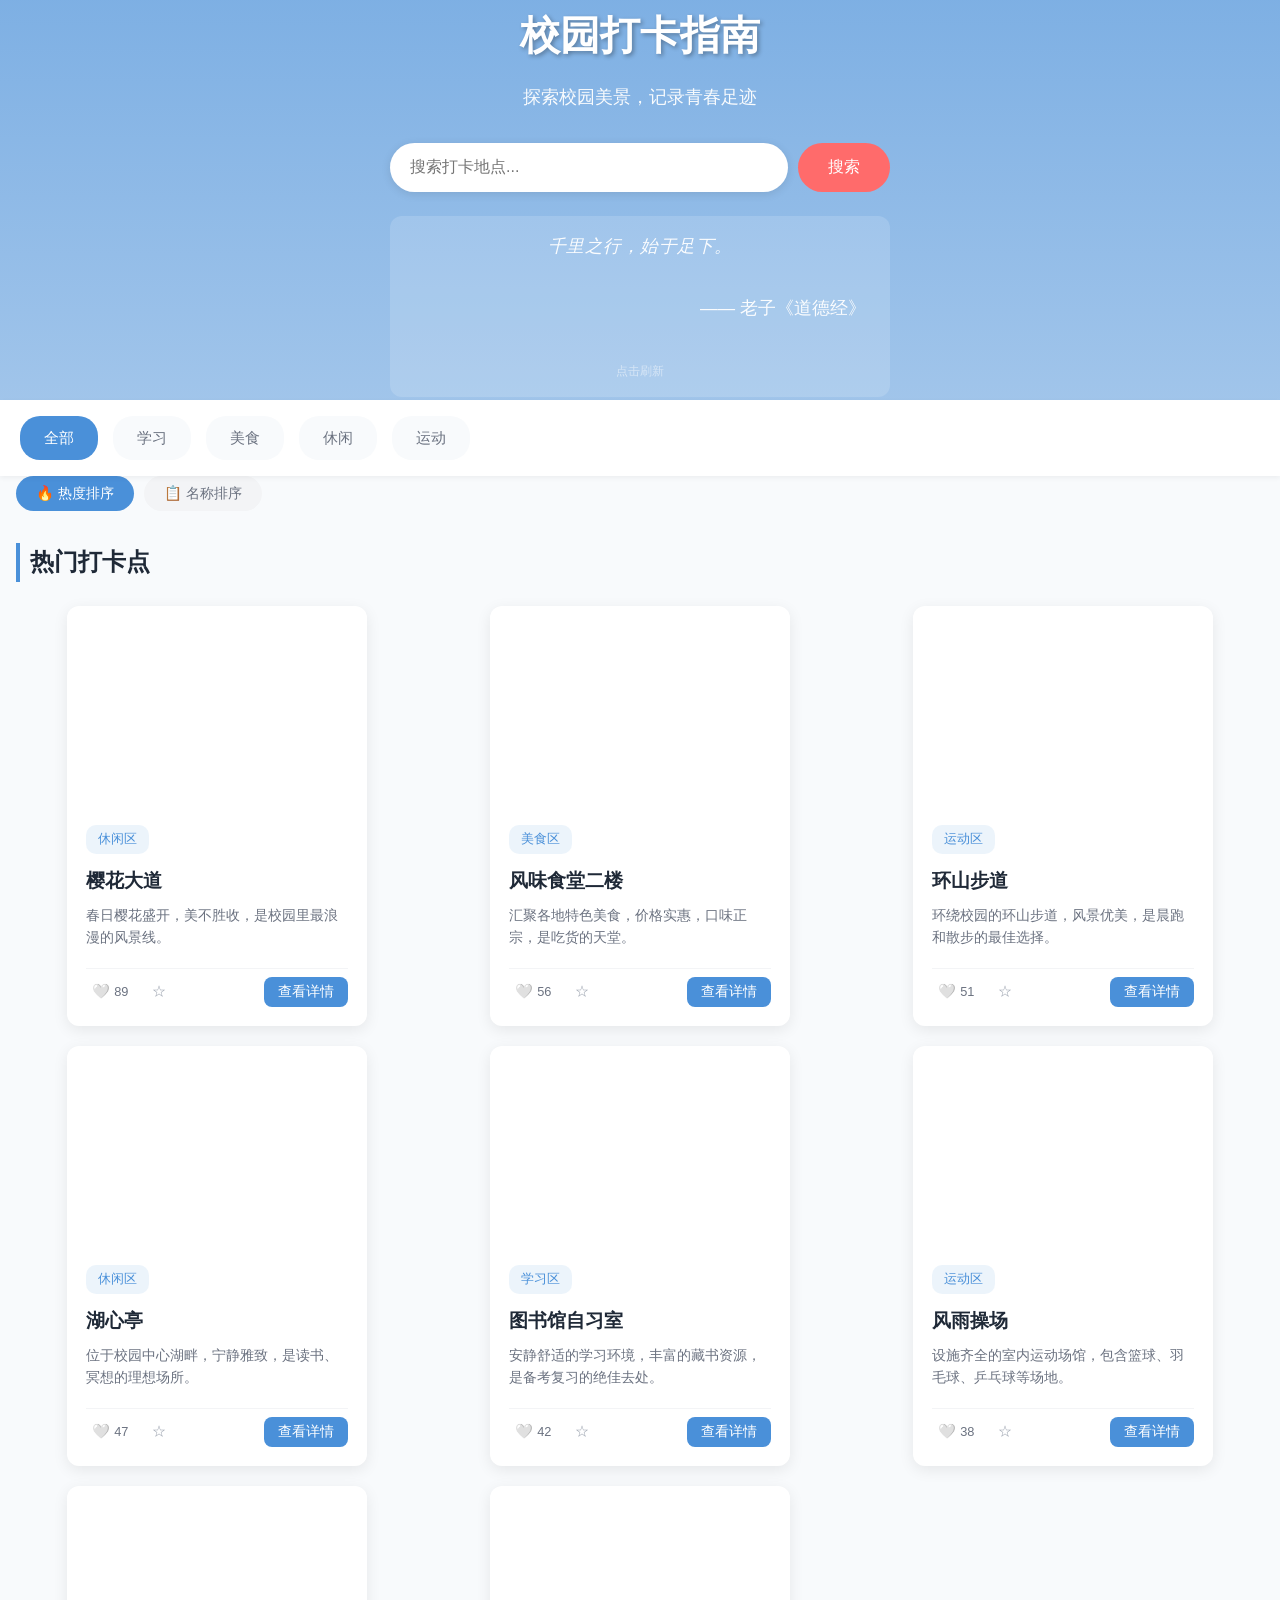
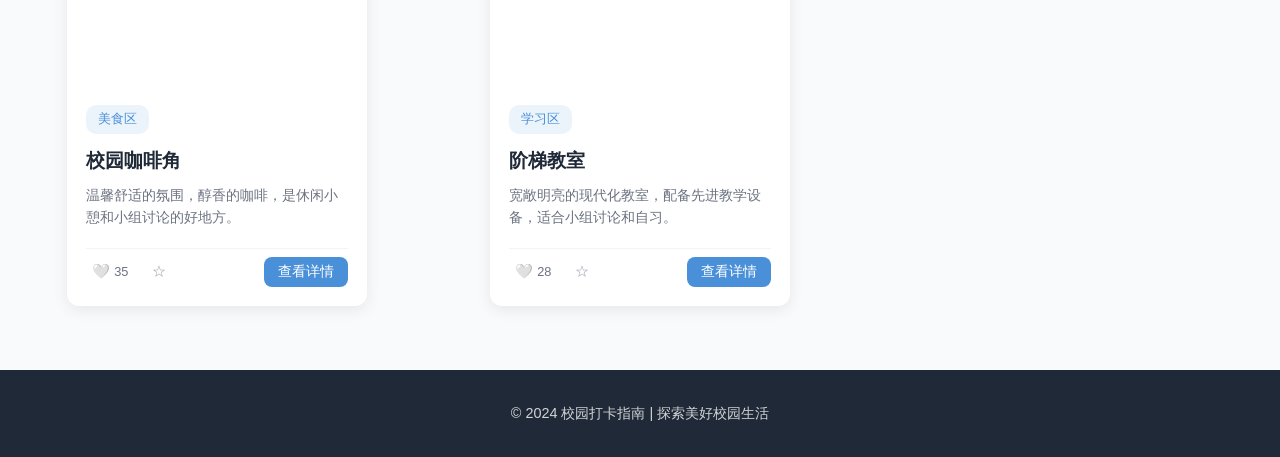
==== index.html @ 84c3333f "fix: JS语法错误修复 - 精简但正确的代码" ====
<!DOCTYPE html>
<html lang="zh-CN">
<head>
    <meta charset="UTF-8">
    <meta name="viewport" content="width=device-width, initial-scale=1.0">
    <title>校园打卡指南</title>
    <style>
        * { margin: 0; padding: 0; box-sizing: border-box; }
        body { font-family: 'PingFang SC','Microsoft YaHei',sans-serif; background-color: #F8FAFC; color: #1F2937; line-height: 1.6; }
        .hero { position: relative; height: 400px; background: linear-gradient(rgba(74,144,217,0.7),rgba(74,144,217,0.5)),url('https://aka.doubaocdn.com/s/AASm1wUke2'); background-size: cover; background-position: center; display: flex; flex-direction: column; align-items: center; justify-content: center; color: white; text-align: center; }
        .hero h1 { font-size: 2.5rem; font-weight: 600; margin-bottom: 1rem; text-shadow: 2px 2px 4px rgba(0,0,0,0.3); }
        .hero p { font-size: 1.1rem; margin-bottom: 2rem; opacity: 0.95; }
        .search-box { display: flex; gap: 10px; width: 90%; max-width: 500px; }
        .search-box input { flex: 1; padding: 14px 20px; border: none; border-radius: 25px; font-size: 1rem; outline: none; box-shadow: 0 2px 10px rgba(0,0,0,0.1); }
        .search-box button { padding: 14px 30px; background-color: #FF6B6B; color: white; border: none; border-radius: 25px; font-size: 1rem; cursor: pointer; transition: background-color 0.3s; }
        .search-box button:hover { background-color: #ee5253; }
        .daily-quote { margin-top: 24px; max-width: 500px; width: 90%; background: rgba(255,255,255,0.15); border-radius: 12px; padding: 16px 24px; cursor: pointer; transition: background 0.3s; position: relative; min-height: 60px; display: flex; flex-direction: column; align-items: center; justify-content: center; user-select: none; }
        .daily-quote:hover { background: rgba(255,255,255,0.22); }
        @keyframes spin { from{transform:rotate(0deg)} to{transform:rotate(360deg)} }
        .quote-loading { font-size: 20px; display: flex; align-items: center; justify-content: center; padding: 8px 0; }
        .quote-loading::before { content:''; display: block; width: 20px; height: 20px; border: 2px solid rgba(255,255,255,0.4); border-top-color: #fff; border-radius: 50%; animation: spin 0.8s linear infinite; }
        .quote-content { width: 100%; text-align: center; }
        .quote-text { font-size: 1rem; line-height: 1.7; font-style: italic; color: #fff; margin-bottom: 6px; letter-spacing: 0.5px; }
        .quote-source { font-size: 0.85rem; opacity: 0.7; text-align: right; color: #fff; }
        .quote-refresh { font-size: 0.75rem; opacity: 0.5; text-align: center; cursor: pointer; margin-top: 8px; color: #fff; transition: opacity 0.3s; }
        .daily-quote:hover .quote-refresh { opacity: 0.8; }
        .category-nav { background-color: white; padding: 1rem 0; box-shadow: 0 2px 5px rgba(0,0,0,0.05); position: sticky; top: 0; z-index: 100; }
        .category-container { display: flex; gap: 15px; overflow-x: auto; padding: 0 20px; scrollbar-width: none; }
        .category-container::-webkit-scrollbar { display: none; }
        .category-tag { flex-shrink: 0; padding: 10px 24px; background-color: #F8FAFC; color: #6B7280; border-radius: 20px; cursor: pointer; transition: all 0.3s; font-size: 0.95rem; user-select: none; }
        .category-tag.active,.category-tag:hover { background-color: #4A90D9; color: white; }
        .sort-bar { display: flex; gap: 10px; padding: 0 1rem 1rem; max-width: 1400px; margin: 0 auto; }
        .sort-btn { padding: 8px 20px; background-color: #F3F4F6; color: #6B7280; border: none; border-radius: 20px; cursor: pointer; font-size: 0.9rem; transition: all 0.3s; user-select: none; }
        .sort-btn:hover { background-color: #E5E7EB; }
        .sort-btn.active { background-color: #4A90D9; color: white; }
        .recommendations { padding: 1rem 1rem 2rem; max-width: 1400px; margin: 0 auto; }
        .recommendations h2 { font-size: 1.5rem; margin-bottom: 1.5rem; padding-left: 10px; border-left: 4px solid #4A90D9; }
        .cards-container { display: grid; grid-template-columns: repeat(auto-fill,minmax(300px,1fr)); gap: 20px; justify-items: center; }
        .card { width: 300px; height: 420px; background-color: white; border-radius: 12px; overflow: hidden; box-shadow: 0 4px 15px rgba(0,0,0,0.08); position: relative; cursor: pointer; display: flex; flex-direction: column; opacity: 0; transform: translateY(30px); transition: transform 0.35s cubic-bezier(0.4,0,0.2,1),box-shadow 0.35s cubic-bezier(0.4,0,0.2,1); will-change: transform,opacity; }
        .card:hover { transform: translateY(-8px); box-shadow: 0 12px 30px rgba(0,0,0,0.15); }
        .card-image { width: 100%; height: 200px; background-size: cover; background-position: center; flex-shrink: 0; position: relative; transition: transform 0.4s cubic-bezier(0.4,0,0.2,1); }
        .card:hover .card-image { transform: scale(1.08); }
        .card-image::after { content:''; position: absolute; top: 0; left: 0; right: 0; bottom: 0; background: linear-gradient(to top,rgba(0,0,0,0.35) 0%,rgba(0,0,0,0.05) 50%,transparent 100%); opacity: 0; transition: opacity 0.4s cubic-bezier(0.4,0,0.2,1); pointer-events: none; }
        .card:hover .card-image::after { opacity: 1; }
        .card-content { padding: 1.2rem; display: flex; flex-direction: column; flex: 1; }
        .card-category { display: inline-block; padding: 4px 12px; background-color: rgba(74,144,217,0.1); color: #4A90D9; border-radius: 10px; font-size: 0.8rem; margin-bottom: 0.8rem; width: fit-content; }
        .card-title { font-size: 1.2rem; font-weight: 600; margin-bottom: 0.5rem; color: #1F2937; }
        .card-desc { font-size: 0.9rem; color: #6B7280; line-height: 1.5; margin-bottom: 0.6rem; flex: 1; overflow: hidden; display: -webkit-box; -webkit-line-clamp: 2; -webkit-box-orient: vertical; }
        .card-actions { display: flex; align-items: center; justify-content: space-between; padding-top: 0.5rem; border-top: 1px solid #F3F4F6; margin-top: auto; }
        .card-actions .action-group { display: flex; gap: 12px; align-items: center; }
        .action-btn { display: flex; align-items: center; gap: 4px; background: none; border: none; cursor: pointer; font-size: 0.9rem; color: #9CA3AF; transition: color 0.2s,transform 0.2s cubic-bezier(0.4,0,0.2,1); padding: 4px 6px; border-radius: 6px; }
        .action-btn:hover { transform: scale(1.1); background-color: #F9FAFB; }
        .action-btn.like-btn.liked { color: #EF4444; }
        .action-btn.fav-btn.favorited { color: #F59E0B; }
        .action-btn .like-count { font-size: 0.8rem; color: #6B7280; }
        .card-detail-btn { padding: 6px 14px; background-color: #4A90D9; color: white; border: none; border-radius: 8px; cursor: pointer; font-size: 0.85rem; transition: background-color 0.3s cubic-bezier(0.4,0,0.2,1); white-space: nowrap; }
        .card-detail-btn:hover { background-color: #3d80c7; }
        .modal-overlay { position: fixed; top: 0; left: 0; width: 100%; height: 100%; background-color: rgba(0,0,0,0.6); z-index: 1000; display: flex; justify-content: center; align-items: center; opacity: 0; visibility: hidden; transition: opacity 0.3s cubic-bezier(0.4,0,0.2,1),visibility 0s 0.3s; }
        .modal-overlay.visible { opacity: 1; visibility: visible; transition: opacity 0.3s cubic-bezier(0.4,0,0.2,1),visibility 0s 0s; }
        .modal-overlay.closing { opacity: 0; visibility: visible; transition: opacity 0.25s ease-in,visibility 0s 0.25s; }
        .modal-panel { position: fixed; top: 50%; left: 50%; transform: translate(-50%,-50%) scale(0.9); background-color: white; border-radius: 12px; width: 90%; max-width: 600px; max-height: 85vh; overflow-y: auto; z-index: 1001; box-shadow: 0 20px 60px rgba(0,0,0,0.3); opacity: 0; transition: opacity 0.3s cubic-bezier(0.4,0,0.2,1),transform 0.3s cubic-bezier(0.4,0,0.2,1); }
        .modal-overlay.visible .modal-panel { opacity: 1; transform: translate(-50%,-50%) scale(1); }
        .modal-overlay.closing .modal-panel { opacity: 0; transform: translate(-50%,-50%) scale(0.9); transition: opacity 0.25s ease-in,transform 0.25s ease-in; }
        .modal-panel .modal-image { width: 100%; height: 300px; background-size: cover; background-position: center; border-radius: 12px 12px 0 0; }
        .modal-panel .modal-close { position: absolute; top: 12px; right: 16px; width: 36px; height: 36px; background: rgba(0,0,0,0.5); color: white; border: none; border-radius: 50%; font-size: 1.3rem; cursor: pointer; display: flex; align-items: center; justify-content: center; transition: background 0.2s cubic-bezier(0.4,0,0.2,1); z-index: 2; }
        .modal-panel .modal-close:hover { background: rgba(0,0,0,0.7); }
        .modal-panel .modal-body { padding: 1.5rem; }
        .modal-panel .modal-category { display: inline-block; padding: 4px 14px; background-color: rgba(74,144,217,0.1); color: #4A90D9; border-radius: 10px; font-size: 0.85rem; margin-bottom: 0.8rem; }
        .modal-panel .modal-title { font-size: 1.5rem; font-weight: 600; margin-bottom: 1rem; color: #1F2937; }
        .modal-panel .modal-detail-desc { font-size: 0.95rem; color: #4B5563; line-height: 1.8; margin-bottom: 1.5rem; }
        .modal-panel .modal-actions { display: flex; gap: 16px; padding-top: 1rem; border-top: 1px solid #F3F4F6; }
        .modal-panel .modal-actions .action-btn { font-size: 1rem; padding: 8px 16px; border: 1px solid #E5E7EB; border-radius: 8px; background-color: #F9FAFB; }
        .modal-panel .modal-actions .action-btn.liked { color: #EF4444; border-color: #FECACA; background-color: #FEF2F2; }
        .modal-panel .modal-actions .action-btn.favorited { color: #F59E0B; border-color: #FDE68A; background-color: #FFFBEB; }
        footer { background-color: #1F2937; color: rgba(255,255,255,0.8); text-align: center; padding: 2rem; margin-top: 2rem; }
        footer p { font-size: 0.9rem; }
        @media (max-width:768px) {
            .hero h1 { font-size: 1.8rem; } .hero p { font-size: 1rem; }
            .cards-container { grid-template-columns: 1fr; padding: 0 10px; }
            .card { width: 100%; max-width: 340px; height: 420px; }
            .modal-overlay { align-items: flex-end; }
            .modal-panel { width: 100%; max-width: 100%; height: 90vh; max-height: 90vh; border-radius: 16px 16px 0 0; top: auto; bottom: 0; left: 0; transform: translateY(100%); opacity: 1; transition: transform 0.3s cubic-bezier(0.4,0,0.2,1); }
            .modal-overlay.visible .modal-panel { transform: translateY(0); opacity: 1; }
            .modal-overlay.closing .modal-panel { transform: translateY(100%); transition: transform 0.25s ease-in; }
            .modal-panel .modal-image { border-radius: 16px 16px 0 0; height: 220px; }
        }
        @media (max-width:480px) {
            .hero { height: 320px; } .hero h1 { font-size: 1.5rem; } .hero p { font-size: 0.9rem; margin-bottom: 1.5rem; }
            .search-box { flex-direction: column; align-items: center; } .search-box input,.search-box button { width: 100%; }
            .daily-quote { padding: 12px 16px; margin-top: 18px; } .quote-text { font-size: 0.9rem; } .quote-source { font-size: 0.75rem; }
            .sort-bar { flex-direction: column; gap: 8px; } .sort-btn { width: 100%; text-align: center; }
            .category-tag { padding: 8px 16px; font-size: 0.85rem; }
            .card { max-width: 100%; height: auto; min-height: 380px; } .card-image { height: 180px; }
            .modal-panel { height: 92vh; max-height: 92vh; } .modal-panel .modal-image { height: 180px; }
            .modal-panel .modal-title { font-size: 1.25rem; } .modal-panel .modal-detail-desc { font-size: 0.9rem; }
            .modal-panel .modal-actions { flex-direction: column; gap: 10px; }
        }
    </style>
</head>
<body>
    <section class="hero">
        <h1>校园打卡指南</h1>
        <p>探索校园美景，记录青春足迹</p>
        <div class="search-box">
            <input type="text" id="searchInput" placeholder="搜索打卡地点...">
            <button id="searchBtn">搜索</button>
        </div>
        <div class="daily-quote" id="dailyQuote" title="点击刷新">
            <div class="quote-loading" id="quoteLoading"></div>
            <div class="quote-content" id="quoteContent" style="display:none;">
                <p class="quote-text" id="quoteText"></p>
                <p class="quote-source" id="quoteSource"></p>
            </div>
            <div class="quote-refresh" id="quoteRefresh">点击刷新</div>
        </div>
    </section>
    <nav class="category-nav">
        <div class="category-container" id="categoryContainer">
            <div class="category-tag active" data-category="all">全部</div>
            <div class="category-tag" data-category="学习">学习</div>
            <div class="category-tag" data-category="美食">美食</div>
            <div class="category-tag" data-category="休闲">休闲</div>
            <div class="category-tag" data-category="运动">运动</div>
        </div>
    </nav>
    <div class="sort-bar" id="sortBar">
        <button class="sort-btn active" data-sort="likes">🔥 热度排序</button>
        <button class="sort-btn" data-sort="name">📋 名称排序</button>
    </div>
    <section class="recommendations">
        <h2>热门打卡点</h2>
        <div class="cards-container" id="cardsContainer"></div>
    </section>
    <footer><p>&copy; 2024 校园打卡指南 | 探索美好校园生活</p></footer>
    <div class="modal-overlay" id="modalOverlay">
        <div class="modal-panel" id="modalPanel">
            <button class="modal-close" id="modalClose">&times;</button>
            <div class="modal-image" id="modalImage"></div>
            <div class="modal-body">
                <span class="modal-category" id="modalCategory"></span>
                <h2 class="modal-title" id="modalTitle"></h2>
                <p class="modal-detail-desc" id="modalDetailDesc"></p>
                <div class="modal-actions" id="modalActions"></div>
            </div>
        </div>
    </div>
    <script>
var cardsData=[
{id:1,title:'图书馆自习室',desc:'安静舒适的学习环境，丰富的藏书资源，是备考复习的绝佳去处。',category:'学习',image:'https://aka.doubaocdn.com/s/nEY51wUke6',detailDesc:'校园图书馆自习室拥有超过2000个座位，配备独立学习舱和小组讨论室。馆内藏书超过50万册，涵盖各学科领域。24小时开放区满足深夜学习需求，免费Wi-Fi覆盖全馆，是学霸们最爱的打卡圣地。每年期末季座无虚席，建议早8点前到馆占座。',initialLikes:42},
{id:2,title:'阶梯教室',desc:'宽敞明亮的现代化教室，配备先进教学设备，适合小组讨论和自习。',category:'学习',image:'https://images.unsplash.com/photo-1522708323590-d24dbb6b0267?w=600&q=80',detailDesc:'阶梯教室可容纳300人同时上课，配备4K投影仪和智能黑板系统。教室采用弧形阶梯设计，保证每个座位都有良好视野。课后开放为自习空间，空调、充电插座一应俱全，是小组项目讨论的热门地点。位于教学楼A区3层，周一至周五18:00-22:00开放自习。',initialLikes:28},
{id:3,title:'风味食堂二楼',desc:'汇聚各地特色美食，价格实惠，口味正宗，是吃货的天堂。',category:'美食',image:'https://images.unsplash.com/photo-1414235077428-338989a2e8c0?w=600&q=80',detailDesc:'风味食堂二楼汇集了来自全国各地的特色美食窗口，从四川麻辣烫到广东煲仔饭，从兰州拉面到东北饺子，应有尽有。人均消费仅15-25元，支持校园卡和移动支付。推荐必试：二楼的招牌黄焖鸡米饭（18元）和手工酸辣粉（12元），每到饭点大排长龙，建议错峰就餐。营业时间：10:30-13:30，16:30-19:30。',initialLikes:56},
{id:4,title:'校园咖啡角',desc:'温馨舒适的氛围，醇香的咖啡，是休闲小憩和小组讨论的好地方。',category:'美食',image:'https://images.unsplash.com/photo-1501339847302-ac426a4a7cbb?w=600&q=80',detailDesc:'位于学生活动中心一楼的校园咖啡角，由学生创业团队运营。提供现磨咖啡、手工奶茶和精致甜点，价格亲民（美式15元、拿铁18元）。店内设有舒适的沙发区和高脚桌工作区，定期举办小型音乐会和读书分享会，是校园文艺青年的聚集地。免费Wi-Fi，支持手机充电，营业时间：9:00-22:00。',initialLikes:35},
{id:5,title:'樱花大道',desc:'春日樱花盛开，美不胜收，是校园里最浪漫的风景线。',category:'休闲',image:'https://aka.doubaocdn.com/s/hPzo1wUkeA',detailDesc:'每年3月下旬至4月上旬，长约500米的樱花大道两侧近百株樱花同时绽放，形成粉白色的花廊。学校每年举办樱花文化节，有汉服游园、摄影比赛等活动，吸引众多市民前来观赏。最佳观赏时间是清晨7-8点和黄昏5-6点，光线柔和，拍照效果最佳。位于校园南门至图书馆之间，步行约15分钟。',initialLikes:89},
{id:6,title:'湖心亭',desc:'位于校园中心湖畔，宁静雅致，是读书、冥想的理想场所。',category:'休闲',image:'https://images.unsplash.com/photo-1446776653964-20c1d3a81b06?w=600&q=80',detailDesc:'湖心亭建于上世纪80年代，是校园的标志性建筑之一。通过九曲桥与岸边相连，亭内设有石桌石凳。湖中养有锦鲤和天鹅，周围垂柳依依，景色四季各异。清晨常有学生在此晨读，傍晚则是情侣约会和好友聊天的浪漫之地。湖心亭夜间有景观灯照明，是拍摄校园夜景的最佳取景点。',initialLikes:47},
{id:7,title:'风雨操场',desc:'设施齐全的室内运动场馆，包含篮球、羽毛球、乒乓球等场地。',category:'运动',image:'https://images.unsplash.com/photo-1555396273-367ea4eb4db5?w=600&q=80',detailDesc:'风雨操场总面积达8000平方米，包含4个标准篮球场、12个羽毛球场和16张乒乓球桌。配备专业运动地板和LED照明系统，更衣室和淋浴间设施完善。凭学生证免费入场，周末和晚间时段人较多，建议错峰前往。周一至周五开放时间：6:00-22:00，周末：8:00-21:00。篮球场晚间需提前预约。',initialLikes:38},
{id:8,title:'环山步道',desc:'环绕校园的环山步道，风景优美，是晨跑和散步的最佳选择。',category:'运动',image:'https://images.unsplash.com/photo-1445308394109-4ec2920981b1?w=600&q=80',detailDesc:'全长3.5公里的环山步道，柏油路面平整，坡度适中，沿途设有休息长椅和里程标识。步道穿越校园后山的小森林，空气清新，鸟语花香。沿途可俯瞰整个校园全景，是摄影爱好者的取景胜地。清晨6-8点是晨跑高峰，夜晚有柔和的路灯照明至23:00。全程步行约40分钟，跑步约20分钟，适合各年龄段锻炼。',initialLikes:51}
];
var currentCategory='all',currentSort='likes',currentSearch='',currentModalCardId=null;
function loadLikesData(){var s=localStorage.getItem('card_likes');if(s){try{return JSON.parse(s)}catch(e){return{}}}var o={};cardsData.forEach(function(c){o[c.id]=c.initialLikes});saveLikesData(o);return o}
function saveLikesData(d){localStorage.setItem('card_likes',JSON.stringify(d))}
function loadUserLikes(){var s=localStorage.getItem('card_user_likes');if(s){try{return JSON.parse(s)}catch(e){return[]}}return[]}
function saveUserLikes(d){localStorage.setItem('card_user_likes',JSON.stringify(d))}
function loadFavorites(){var s=localStorage.getItem('card_favorites');if(s){try{return JSON.parse(s)}catch(e){return[]}}return[]}
function saveFavorites(d){localStorage.setItem('card_favorites',JSON.stringify(d))}
var likesCountData=loadLikesData(),userLikes=loadUserLikes(),favorites=loadFavorites();

function renderCards(arr){
var ct=document.getElementById('cardsContainer');ct.innerHTML='';
if(arr.length===0){ct.innerHTML='<p style="grid-column:1/-1;text-align:center;color:#9CA3AF;padding:3rem 0;font-size:1.1rem;">没有找到匹配的打卡点，试试其他关键词吧~</p>';return}
arr.forEach(function(c){
var lk=likesCountData[c.id]||c.initialLikes,liked=userLikes.indexOf(c.id)!==-1,faved=favorites.indexOf(c.id)!==-1;
var h='<div class="card" data-id="'+c.id+'" data-category="'+c.category+'">'+
'<div class="card-image" style="background-image:url(\''+c.image+'\')"></div>'+
'<div class="card-content">'+
'<span class="card-category">'+c.category+'区</span>'+
'<h3 class="card-title">'+c.title+'</h3>'+
'<p class="card-desc">'+c.desc+'</p>'+
'<div class="card-actions"><div class="action-group">'+
'<button class="action-btn like-btn'+(liked?' liked':'')+'" data-action="like" data-id="'+c.id+'">'+
'<span class="like-icon">'+(liked?'❤':'🤍')+'</span><span class="like-count">'+lk+'</span></button>'+
'<button class="action-btn fav-btn'+(faved?' favorited':'')+'" data-action="fav" data-id="'+c.id+'">'+(faved?'⭐':'☆')+'</button>'+
'</div><button class="card-detail-btn" data-action="detail" data-id="'+c.id+'">查看详情</button></div></div></div>';
ct.insertAdjacentHTML('beforeend',h)});
bindCardEvents();setupScrollAnimation()}

function setupScrollAnimation(){
var cards=document.querySelectorAll('.card:not(.card-visible)');if(cards.length===0)return;
if('IntersectionObserver'in window){
var obs=new IntersectionObserver(function(entries){entries.forEach(function(e){
if(e.isIntersecting){var c=e.target,i=Array.prototype.indexOf.call(cards,c),d=i*0.1+'s';
c.style.transition='opacity 0.6s ease-out '+d+',transform 0.6s ease-out '+d;
c.style.opacity='1';c.style.transform='translateY(0)';c.classList.add('card-visible');
c.addEventListener('transitionend',function h(ev){if(ev.propertyName==='transform'){c.style.transition='';c.removeEventListener('transitionend',h)}});
obs.unobserve(c)}})},{threshold:0.2,rootMargin:'0px 0px -50px 0px'});
cards.forEach(function(c){obs.observe(c)})}else{cards.forEach(function(c){c.style.opacity='1';c.style.transform='translateY(0)';c.classList.add('card-visible')})}
}

function bindCardEvents(){var ct=document.getElementById('cardsContainer');ct.removeEventListener('click',cardClickHandler);ct.addEventListener('click',cardClickHandler)}
function cardClickHandler(e){
var btn=e.target.closest('[data-action]');if(btn){var a=btn.getAttribute('data-action'),id=parseInt(btn.getAttribute('data-id'),10);
if(a==='like'){e.stopPropagation();toggleLike(id);return}if(a==='fav'){e.stopPropagation();toggleFavorite(id);return}
if(a==='detail'){e.stopPropagation();openDetail(id);return}}
var card=e.target.closest('.card');if(card)openDetail(parseInt(card.getAttribute('data-id'),10))}

function getFilteredAndSortedData(){
var r=cardsData.slice();if(currentCategory!=='all')r=r.filter(function(c){return c.category===currentCategory});
if(currentSearch!==''){var kw=currentSearch;r=r.filter(function(c){return c.title.indexOf(kw)!==-1||c.desc.indexOf(kw)!==-1})}
if(currentSort==='likes')r.sort(function(a,b){return(likesCountData[b.id]||b.initialLikes)-(likesCountData[a.id]||a.initialLikes)});
else if(currentSort==='name')r.sort(function(a,b){return a.title.localeCompare(b.title,'zh-CN')});return r}
function refreshCards(){renderCards(getFilteredAndSortedData())}

function sortCards(m){currentSort=m;document.querySelectorAll('#sortBar .sort-btn').forEach(function(b){b.classList.toggle('active',b.getAttribute('data-sort')===m)});refreshCards()}

function openDetail(id){
var c=cardsData.find(function(x){return x.id===id});if(!c)return;currentModalCardId=id;
var lk=likesCountData[id]||c.initialLikes,liked=userLikes.indexOf(id)!==-1,faved=favorites.indexOf(id)!==-1;
document.getElementById('modalImage').style.backgroundImage='url(\''+c.image+'\')';
document.getElementById('modalCategory').textContent=c.category+'区';
document.getElementById('modalTitle').textContent=c.title;
document.getElementById('modalDetailDesc').textContent=c.detailDesc;
document.getElementById('modalActions').innerHTML=
'<button class="action-btn like-btn'+(liked?' liked':'')+'" id="modalLikeBtn" data-action="like" data-id="'+id+'">'+(liked?'❤':'🤍')+' 点赞 '+lk+'</button>'+
'<button class="action-btn fav-btn'+(faved?' favorited':'')+'" id="modalFavBtn" data-action="fav" data-id="'+id+'">'+(faved?'⭐':'☆')+' 收藏</button>';
document.getElementById('modalLikeBtn').addEventListener('click',function(e){e.stopPropagation();toggleLike(id)});
document.getElementById('modalFavBtn').addEventListener('click',function(e){e.stopPropagation();toggleFavorite(id)});
var ov=document.getElementById('modalOverlay');ov.classList.remove('closing');ov.classList.add('visible');document.body.style.overflow='hidden'}

function closeDetail(){var ov=document.getElementById('modalOverlay');ov.classList.remove('visible');ov.classList.add('closing');document.body.style.overflow='';setTimeout(function(){ov.classList.remove('closing')},260);currentModalCardId=null}

function toggleLike(id){var idx=userLikes.indexOf(id),cnt=likesCountData[id]||(cardsData.find(function(c){return c.id===id})||{}).initialLikes||0;
if(idx!==-1){userLikes.splice(idx,1);likesCountData[id]=Math.max(0,cnt-1)}else{userLikes.push(id);likesCountData[id]=cnt+1}
saveLikesData(likesCountData);saveUserLikes(userLikes);refreshCards();if(currentModalCardId===id)openDetail(id)}

function toggleFavorite(id){var idx=favorites.indexOf(id);if(idx!==-1)favorites.splice(idx,1);else favorites.push(id);saveFavorites(favorites);refreshCards();if(currentModalCardId===id)openDetail(id)}

function debounce(fn,delay){var t=null;return function(){clearTimeout(t);t=setTimeout(fn.bind(this),delay)}}
function performSearch(){currentSearch=document.getElementById('searchInput').value.toLowerCase().trim();refreshCards()}
var debouncedSearch=debounce(performSearch,300);

function filterByCategory(cat){currentCategory=cat;document.querySelectorAll('#categoryContainer .category-tag').forEach(function(t){t.classList.toggle('active',t.getAttribute('data-category')===cat)});refreshCards()}

var FALLBACK_QUOTES=[{text:'天行健，君子以自强不息。',source:'《周易》'},{text:'千里之行，始于足下。',source:'老子《道德经》'},{text:'学而不思则罔，思而不学则殆。',source:'孔子《论语》'},{text:'路漫漫其修远兮，吾将上下而求索。',source:'屈原《离骚》'},{text:'宝剑锋从磨砺出，梅花香自苦寒来。',source:'《警世贤文》'}],quoteAbortController=null,quoteFetching=false;
function showQuoteLoading(){document.getElementById('quoteLoading').style.display='flex';document.getElementById('quoteContent').style.display='none'}
function showQuoteContent(t,s){document.getElementById('quoteLoading').style.display='none';document.getElementById('quoteContent').style.display='block';document.getElementById('quoteText').textContent=t;document.getElementById('quoteSource').textContent='—— '+s}
function showFallbackQuote(){var f=FALLBACK_QUOTES[Math.floor(Math.random()*FALLBACK_QUOTES.length)];showQuoteContent(f.text,f.source)}
function fetchHitokoto(){if(quoteAbortController)quoteAbortController.abort();quoteFetching=true;showQuoteLoading();quoteAbortController=new AbortController();var s=quoteAbortController.signal,t=setTimeout(function(){quoteAbortController.abort()},5000);fetch('https://v1.hitokoto.cn/',{signal:s}).then(function(r){clearTimeout(t);if(!r.ok)throw new Error('HTTP '+r.status);return r.json()}).then(function(d){showQuoteContent(d.hitokoto,d.from);quoteFetching=false;quoteAbortController=null}).catch(function(){clearTimeout(t);showFallbackQuote();quoteFetching=false;quoteAbortController=null})}

function init(){
document.querySelectorAll('#categoryContainer .category-tag').forEach(function(t){t.addEventListener('click',function(){filterByCategory(this.getAttribute('data-category'))})});
document.querySelectorAll('#sortBar .sort-btn').forEach(function(b){b.addEventListener('click',function(){sortCards(this.getAttribute('data-sort'))})});
var si=document.getElementById('searchInput');si.addEventListener('input',debouncedSearch);
document.getElementById('searchBtn').addEventListener('click',performSearch);si.addEventListener('keyup',function(e){if(e.key==='Enter')performSearch()});
document.getElementById('modalClose').addEventListener('click',closeDetail);
document.getElementById('modalOverlay').addEventListener('click',function(e){if(e.target===this)closeDetail()});
document.addEventListener('keydown',function(e){if(e.key==='Escape'&&currentModalCardId!==null)closeDetail()});
document.getElementById('dailyQuote').addEventListener('click',fetchHitokoto);
refreshCards();fetchHitokoto()}
document.addEventListener('DOMContentLoaded',init);
    </script>
</body>
</html>
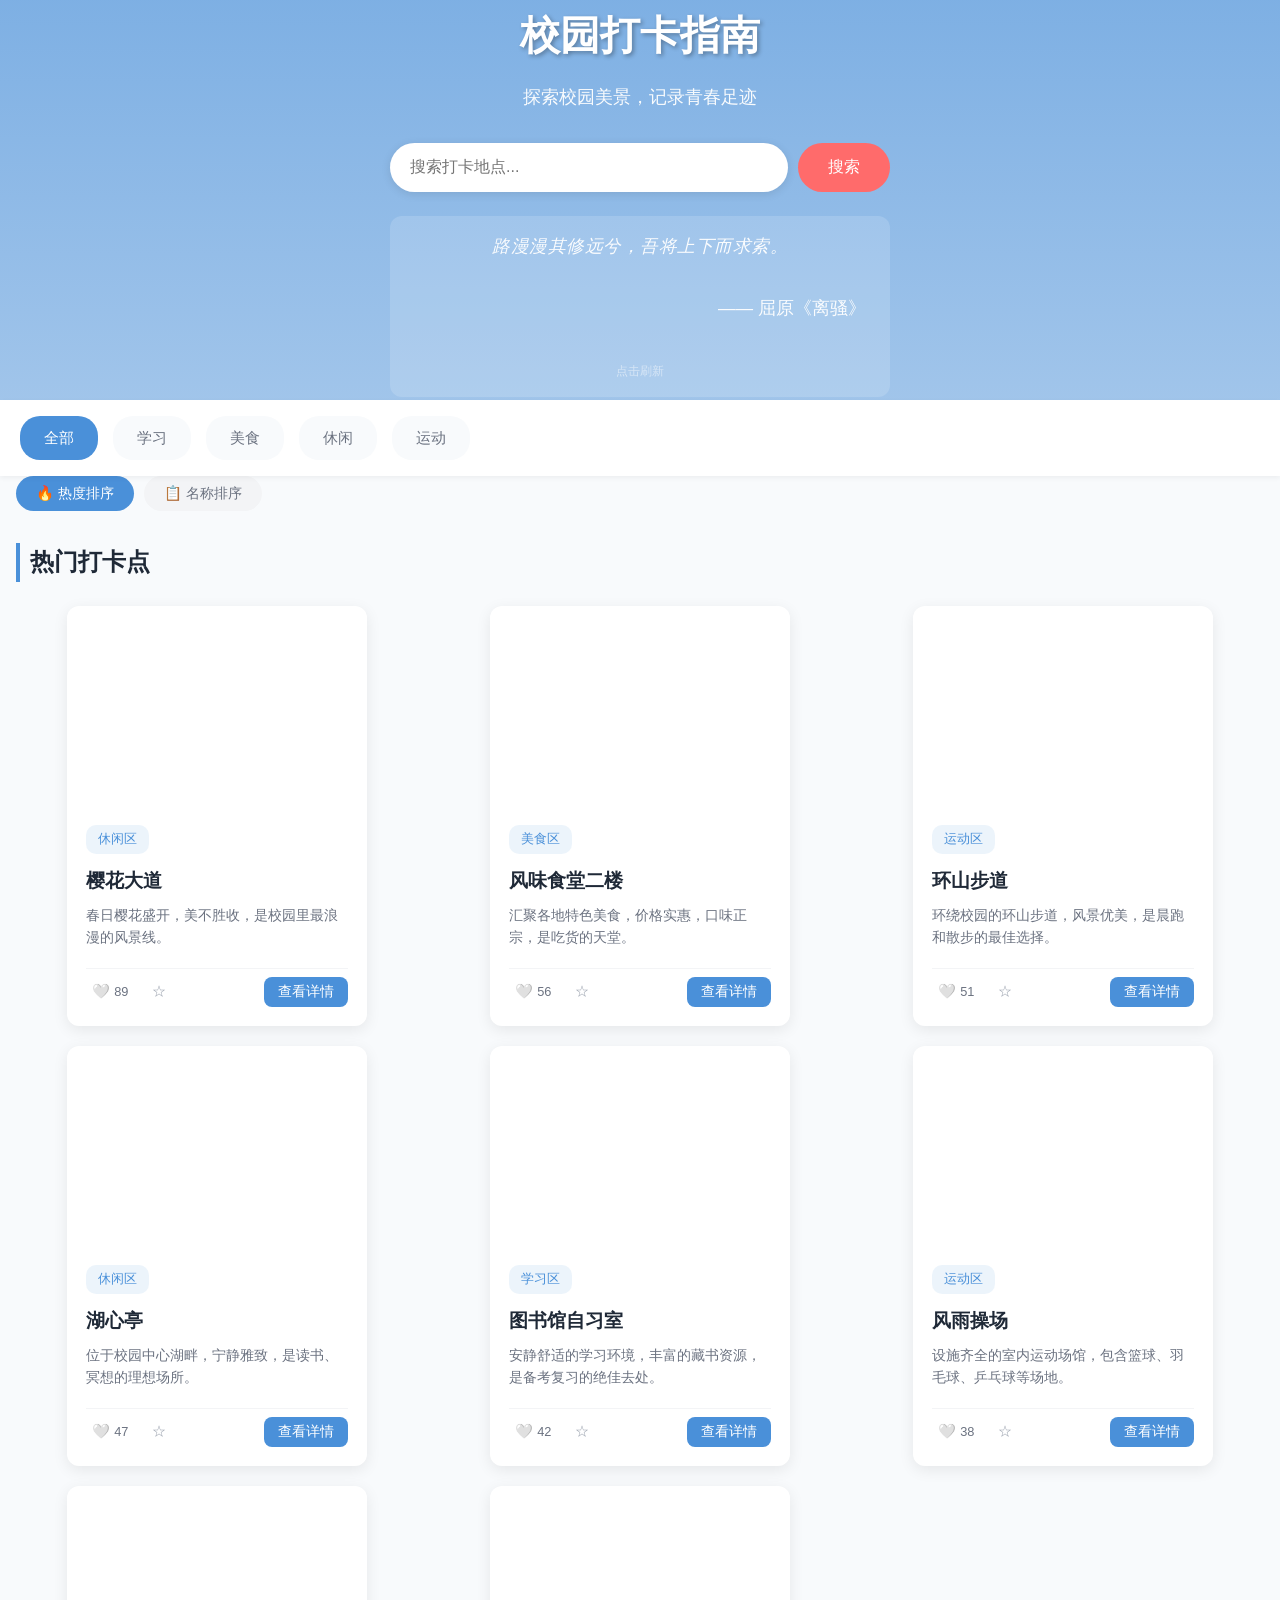
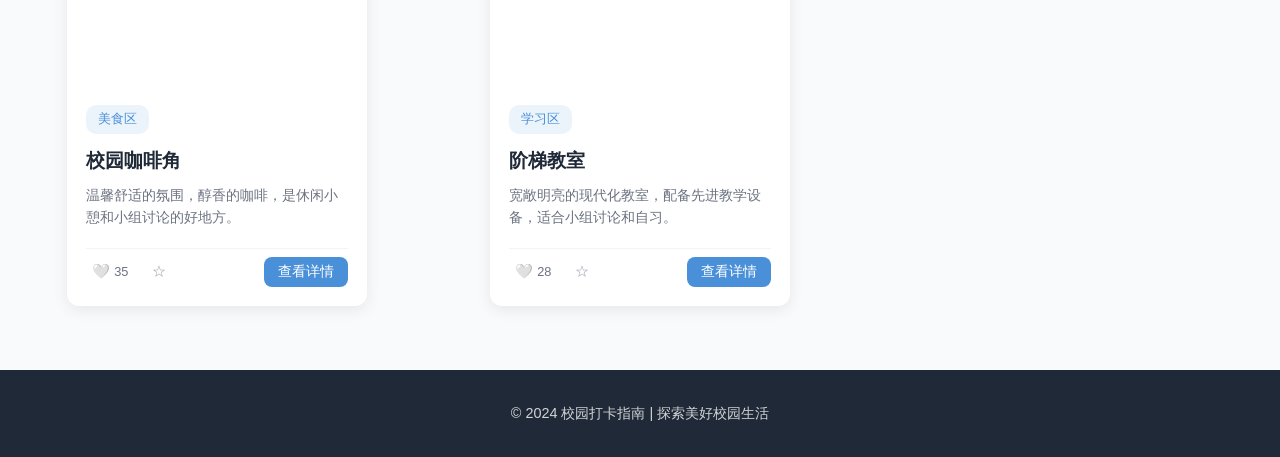
==== commit 49f84933: "deploy: 手动部署 GitHub Pages" ====
--- a/index.html
+++ b/index.html
@@ -6,7 +6,7 @@
     <title>校园打卡指南</title>
     <style>
         * { margin: 0; padding: 0; box-sizing: border-box; }
-        body { font-family: 'PingFang SC','Microsoft YaHei',sans-serif; background-color: #F8FAFC; color: #1F2937; line-height: 1.6; }
+        body { font-family: 'PingFang SC', 'Microsoft YaHei', sans-serif; background-color: #F8FAFC; color: #1F2937; line-height: 1.6; }
         .hero { position: relative; height: 400px; background: linear-gradient(rgba(74,144,217,0.7),rgba(74,144,217,0.5)),url('https://aka.doubaocdn.com/s/AASm1wUke2'); background-size: cover; background-position: center; display: flex; flex-direction: column; align-items: center; justify-content: center; color: white; text-align: center; }
         .hero h1 { font-size: 2.5rem; font-weight: 600; margin-bottom: 1rem; text-shadow: 2px 2px 4px rgba(0,0,0,0.3); }
         .hero p { font-size: 1.1rem; margin-bottom: 2rem; opacity: 0.95; }
@@ -156,105 +156,35 @@
 {id:8,title:'环山步道',desc:'环绕校园的环山步道，风景优美，是晨跑和散步的最佳选择。',category:'运动',image:'https://images.unsplash.com/photo-1445308394109-4ec2920981b1?w=600&q=80',detailDesc:'全长3.5公里的环山步道，柏油路面平整，坡度适中，沿途设有休息长椅和里程标识。步道穿越校园后山的小森林，空气清新，鸟语花香。沿途可俯瞰整个校园全景，是摄影爱好者的取景胜地。清晨6-8点是晨跑高峰，夜晚有柔和的路灯照明至23:00。全程步行约40分钟，跑步约20分钟，适合各年龄段锻炼。',initialLikes:51}
 ];
 var currentCategory='all',currentSort='likes',currentSearch='',currentModalCardId=null;
-function loadLikesData(){var s=localStorage.getItem('card_likes');if(s){try{return JSON.parse(s)}catch(e){return{}}}var o={};cardsData.forEach(function(c){o[c.id]=c.initialLikes});saveLikesData(o);return o}
-function saveLikesData(d){localStorage.setItem('card_likes',JSON.stringify(d))}
-function loadUserLikes(){var s=localStorage.getItem('card_user_likes');if(s){try{return JSON.parse(s)}catch(e){return[]}}return[]}
-function saveUserLikes(d){localStorage.setItem('card_user_likes',JSON.stringify(d))}
-function loadFavorites(){var s=localStorage.getItem('card_favorites');if(s){try{return JSON.parse(s)}catch(e){return[]}}return[]}
-function saveFavorites(d){localStorage.setItem('card_favorites',JSON.stringify(d))}
+function loadLikesData(){var a=localStorage.getItem('card_likes');if(a){try{return JSON.parse(a)}catch(b){return{}}}var c={};cardsData.forEach(function(d){c[d.id]=d.initialLikes});saveLikesData(c);return c}
+function saveLikesData(a){localStorage.setItem('card_likes',JSON.stringify(a))}
+function loadUserLikes(){var a=localStorage.getItem('card_user_likes');if(a){try{return JSON.parse(a)}catch(b){return[]}}return[]}
+function saveUserLikes(a){localStorage.setItem('card_user_likes',JSON.stringify(a))}
+function loadFavorites(){var a=localStorage.getItem('card_favorites');if(a){try{return JSON.parse(a)}catch(b){return[]}}return[]}
+function saveFavorites(a){localStorage.setItem('card_favorites',JSON.stringify(a))}
 var likesCountData=loadLikesData(),userLikes=loadUserLikes(),favorites=loadFavorites();
-
-function renderCards(arr){
-var ct=document.getElementById('cardsContainer');ct.innerHTML='';
-if(arr.length===0){ct.innerHTML='<p style="grid-column:1/-1;text-align:center;color:#9CA3AF;padding:3rem 0;font-size:1.1rem;">没有找到匹配的打卡点，试试其他关键词吧~</p>';return}
-arr.forEach(function(c){
-var lk=likesCountData[c.id]||c.initialLikes,liked=userLikes.indexOf(c.id)!==-1,faved=favorites.indexOf(c.id)!==-1;
-var h='<div class="card" data-id="'+c.id+'" data-category="'+c.category+'">'+
-'<div class="card-image" style="background-image:url(\''+c.image+'\')"></div>'+
-'<div class="card-content">'+
-'<span class="card-category">'+c.category+'区</span>'+
-'<h3 class="card-title">'+c.title+'</h3>'+
-'<p class="card-desc">'+c.desc+'</p>'+
-'<div class="card-actions"><div class="action-group">'+
-'<button class="action-btn like-btn'+(liked?' liked':'')+'" data-action="like" data-id="'+c.id+'">'+
-'<span class="like-icon">'+(liked?'❤':'🤍')+'</span><span class="like-count">'+lk+'</span></button>'+
-'<button class="action-btn fav-btn'+(faved?' favorited':'')+'" data-action="fav" data-id="'+c.id+'">'+(faved?'⭐':'☆')+'</button>'+
-'</div><button class="card-detail-btn" data-action="detail" data-id="'+c.id+'">查看详情</button></div></div></div>';
-ct.insertAdjacentHTML('beforeend',h)});
-bindCardEvents();setupScrollAnimation()}
-
-function setupScrollAnimation(){
-var cards=document.querySelectorAll('.card:not(.card-visible)');if(cards.length===0)return;
-if('IntersectionObserver'in window){
-var obs=new IntersectionObserver(function(entries){entries.forEach(function(e){
-if(e.isIntersecting){var c=e.target,i=Array.prototype.indexOf.call(cards,c),d=i*0.1+'s';
-c.style.transition='opacity 0.6s ease-out '+d+',transform 0.6s ease-out '+d;
-c.style.opacity='1';c.style.transform='translateY(0)';c.classList.add('card-visible');
-c.addEventListener('transitionend',function h(ev){if(ev.propertyName==='transform'){c.style.transition='';c.removeEventListener('transitionend',h)}});
-obs.unobserve(c)}})},{threshold:0.2,rootMargin:'0px 0px -50px 0px'});
-cards.forEach(function(c){obs.observe(c)})}else{cards.forEach(function(c){c.style.opacity='1';c.style.transform='translateY(0)';c.classList.add('card-visible')})}
-}
-
-function bindCardEvents(){var ct=document.getElementById('cardsContainer');ct.removeEventListener('click',cardClickHandler);ct.addEventListener('click',cardClickHandler)}
-function cardClickHandler(e){
-var btn=e.target.closest('[data-action]');if(btn){var a=btn.getAttribute('data-action'),id=parseInt(btn.getAttribute('data-id'),10);
-if(a==='like'){e.stopPropagation();toggleLike(id);return}if(a==='fav'){e.stopPropagation();toggleFavorite(id);return}
-if(a==='detail'){e.stopPropagation();openDetail(id);return}}
-var card=e.target.closest('.card');if(card)openDetail(parseInt(card.getAttribute('data-id'),10))}
-
-function getFilteredAndSortedData(){
-var r=cardsData.slice();if(currentCategory!=='all')r=r.filter(function(c){return c.category===currentCategory});
-if(currentSearch!==''){var kw=currentSearch;r=r.filter(function(c){return c.title.indexOf(kw)!==-1||c.desc.indexOf(kw)!==-1})}
-if(currentSort==='likes')r.sort(function(a,b){return(likesCountData[b.id]||b.initialLikes)-(likesCountData[a.id]||a.initialLikes)});
-else if(currentSort==='name')r.sort(function(a,b){return a.title.localeCompare(b.title,'zh-CN')});return r}
-function refreshCards(){renderCards(getFilteredAndSortedData())}
-
-function sortCards(m){currentSort=m;document.querySelectorAll('#sortBar .sort-btn').forEach(function(b){b.classList.toggle('active',b.getAttribute('data-sort')===m)});refreshCards()}
-
-function openDetail(id){
-var c=cardsData.find(function(x){return x.id===id});if(!c)return;currentModalCardId=id;
-var lk=likesCountData[id]||c.initialLikes,liked=userLikes.indexOf(id)!==-1,faved=favorites.indexOf(id)!==-1;
-document.getElementById('modalImage').style.backgroundImage='url(\''+c.image+'\')';
-document.getElementById('modalCategory').textContent=c.category+'区';
-document.getElementById('modalTitle').textContent=c.title;
-document.getElementById('modalDetailDesc').textContent=c.detailDesc;
-document.getElementById('modalActions').innerHTML=
-'<button class="action-btn like-btn'+(liked?' liked':'')+'" id="modalLikeBtn" data-action="like" data-id="'+id+'">'+(liked?'❤':'🤍')+' 点赞 '+lk+'</button>'+
-'<button class="action-btn fav-btn'+(faved?' favorited':'')+'" id="modalFavBtn" data-action="fav" data-id="'+id+'">'+(faved?'⭐':'☆')+' 收藏</button>';
-document.getElementById('modalLikeBtn').addEventListener('click',function(e){e.stopPropagation();toggleLike(id)});
-document.getElementById('modalFavBtn').addEventListener('click',function(e){e.stopPropagation();toggleFavorite(id)});
-var ov=document.getElementById('modalOverlay');ov.classList.remove('closing');ov.classList.add('visible');document.body.style.overflow='hidden'}
-
-function closeDetail(){var ov=document.getElementById('modalOverlay');ov.classList.remove('visible');ov.classList.add('closing');document.body.style.overflow='';setTimeout(function(){ov.classList.remove('closing')},260);currentModalCardId=null}
-
-function toggleLike(id){var idx=userLikes.indexOf(id),cnt=likesCountData[id]||(cardsData.find(function(c){return c.id===id})||{}).initialLikes||0;
-if(idx!==-1){userLikes.splice(idx,1);likesCountData[id]=Math.max(0,cnt-1)}else{userLikes.push(id);likesCountData[id]=cnt+1}
-saveLikesData(likesCountData);saveUserLikes(userLikes);refreshCards();if(currentModalCardId===id)openDetail(id)}
-
-function toggleFavorite(id){var idx=favorites.indexOf(id);if(idx!==-1)favorites.splice(idx,1);else favorites.push(id);saveFavorites(favorites);refreshCards();if(currentModalCardId===id)openDetail(id)}
-
-function debounce(fn,delay){var t=null;return function(){clearTimeout(t);t=setTimeout(fn.bind(this),delay)}}
-function performSearch(){currentSearch=document.getElementById('searchInput').value.toLowerCase().trim();refreshCards()}
+function renderCards(a){var b=document.getElementById('cardsContainer');b.innerHTML='';if(a.length===0){b.innerHTML='<p style="grid-column:1/-1;text-align:center;color:#9CA3AF;padding:3rem 0;font-size:1.1rem;">没有找到匹配的打卡点，试试其他关键词吧~</p>';return}a.forEach(function(c){var d=likesCountData[c.id]||c.initialLikes,e=userLikes.indexOf(c.id)!==-1,f=favorites.indexOf(c.id)!==-1,g=c.category+'区';var h='<div class="card" data-id="'+c.id+'" data-category="'+c.category+'">'+'<div class="card-image" style="background-image:url(\''+c.image+'\')"></div>'+'<div class="card-content">'+'<span class="card-category">'+g+'</span>'+'<h3 class="card-title">'+c.title+'</h3>'+'<p class="card-desc">'+c.desc+'</p>'+'<div class="card-actions">'+'<div class="action-group">'+'<button class="action-btn like-btn'+(e?' liked':'')+'" data-action="like" data-id="'+c.id+'">'+'<span class="like-icon">'+(e?'❤':'🤍')+'</span>'+'<span class="like-count">'+d+'</span>'+'</button>'+'<button class="action-btn fav-btn'+(f?' favorited':'')+'" data-action="fav" data-id="'+c.id+'">'+(f?'⭐':'☆')+'</button>'+'</div>'+'<button class="card-detail-btn" data-action="detail" data-id="'+c.id+'">查看详情</button>'+'</div>'+'</div>'+'</div>';b.insertAdjacentHTML('beforeend',h)});bindCardEvents();setupScrollAnimation()}
+function setupScrollAnimation(){var a=document.querySelectorAll('.card:not(.card-visible)');if(a.length===0)return;if('IntersectionObserver'in window){var b=new IntersectionObserver(function(c){c.forEach(function(d){if(d.isIntersecting){var e=d.target,f=Array.prototype.indexOf.call(a,e),g=(f*0.1)+'s';e.style.transition='opacity 0.6s ease-out '+g+', transform 0.6s ease-out '+g;e.style.opacity='1';e.style.transform='translateY(0)';e.classList.add('card-visible');e.addEventListener('transitionend',function h(i){if(i.propertyName==='transform'){e.style.transition='';e.removeEventListener('transitionend',h)}});b.unobserve(e)}})},{threshold:0.2,rootMargin:'0px 0px -50px 0px'});a.forEach(function(c){b.observe(c)})}else{a.forEach(function(c){c.style.opacity='1';c.style.transform='translateY(0)';c.classList.add('card-visible')})}}
+function bindCardEvents(){var a=document.getElementById('cardsContainer');a.removeEventListener('click',cardClickHandler);a.addEventListener('click',cardClickHandler)}
+function cardClickHandler(a){var b=a.target.closest('[data-action]');if(b){var c=b.getAttribute('data-action'),d=parseInt(b.getAttribute('data-id'),10);if(c==='like'){a.stopPropagation();toggleLike(d);return}if(c==='fav'){a.stopPropagation();toggleFavorite(d);return}if(c==='detail'){a.stopPropagation();openDetail(d);return}}var e=a.target.closest('.card');if(e){var d=parseInt(e.getAttribute('data-id'),10);openDetail(d)}}
+function getFilteredAndSortedData(){var a=cardsData.slice();if(currentCategory!=='all'){a=a.filter(function(b){return b.category===currentCategory})}if(currentSearch!==''){var c=currentSearch;a=a.filter(function(b){return b.title.indexOf(c)!==-1||b.desc.indexOf(c)!==-1})}if(currentSort==='likes'){a.sort(function(b,d){var e=likesCountData[b.id]||b.initialLikes,f=likesCountData[d.id]||d.initialLikes;return f-e})}else if(currentSort==='name'){a.sort(function(b,d){return b.title.localeCompare(d.title,'zh-CN')})}return a}
+function refreshCards(){var a=getFilteredAndSortedData();renderCards(a)}
+function sortCards(a){currentSort=a;var b=document.querySelectorAll('#sortBar .sort-btn');b.forEach(function(c){if(c.getAttribute('data-sort')===a){c.classList.add('active')}else{c.classList.remove('active')}});refreshCards()}
+function openDetail(a){var b=cardsData.find(function(c){return c.id===a});if(!b)return;currentModalCardId=a;var d=likesCountData[a]||b.initialLikes,e=userLikes.indexOf(a)!==-1,f=favorites.indexOf(a)!==-1;document.getElementById('modalImage').style.backgroundImage='url(\''+b.image+'\')';document.getElementById('modalCategory').textContent=b.category+'区';document.getElementById('modalTitle').textContent=b.title;document.getElementById('modalDetailDesc').textContent=b.detailDesc;var g=document.getElementById('modalActions');g.innerHTML='<button class="action-btn like-btn'+(e?' liked':'')+'" id="modalLikeBtn" data-action="like" data-id="'+a+'">'+(e?'❤':'🤍')+' 点赞 '+d+'</button>'+'<button class="action-btn fav-btn'+(f?' favorited':'')+'" id="modalFavBtn" data-action="fav" data-id="'+a+'">'+(f?'⭐':'☆')+' 收藏</button>';document.getElementById('modalLikeBtn').addEventListener('click',function(h){h.stopPropagation();toggleLike(a)});document.getElementById('modalFavBtn').addEventListener('click',function(h){h.stopPropagation();toggleFavorite(a)});var i=document.getElementById('modalOverlay');i.classList.remove('closing');i.classList.add('visible');document.body.style.overflow='hidden'}
+function closeDetail(){var a=document.getElementById('modalOverlay');a.classList.remove('visible');a.classList.add('closing');document.body.style.overflow='';setTimeout(function(){a.classList.remove('closing')},260);currentModalCardId=null}
+function toggleLike(a){var b=userLikes.indexOf(a),c=likesCountData[a]||(cardsData.find(function(d){return d.id===a})||{}).initialLikes||0;if(b!==-1){userLikes.splice(b,1);likesCountData[a]=Math.max(0,c-1)}else{userLikes.push(a);likesCountData[a]=c+1}saveLikesData(likesCountData);saveUserLikes(userLikes);refreshCards();if(currentModalCardId===a){openDetail(a)}}
+function toggleFavorite(a){var b=favorites.indexOf(a);if(b!==-1){favorites.splice(b,1)}else{favorites.push(a)}saveFavorites(favorites);refreshCards();if(currentModalCardId===a){openDetail(a)}}
+function debounce(a,b){var c=null;return function(){var d=this,e=arguments;clearTimeout(c);c=setTimeout(function(){a.apply(d,e)},b)}}
+function performSearch(){var a=document.getElementById('searchInput');currentSearch=a.value.toLowerCase().trim();refreshCards()}
 var debouncedSearch=debounce(performSearch,300);
-
-function filterByCategory(cat){currentCategory=cat;document.querySelectorAll('#categoryContainer .category-tag').forEach(function(t){t.classList.toggle('active',t.getAttribute('data-category')===cat)});refreshCards()}
-
-var FALLBACK_QUOTES=[{text:'天行健，君子以自强不息。',source:'《周易》'},{text:'千里之行，始于足下。',source:'老子《道德经》'},{text:'学而不思则罔，思而不学则殆。',source:'孔子《论语》'},{text:'路漫漫其修远兮，吾将上下而求索。',source:'屈原《离骚》'},{text:'宝剑锋从磨砺出，梅花香自苦寒来。',source:'《警世贤文》'}],quoteAbortController=null,quoteFetching=false;
+function filterByCategory(a){currentCategory=a;var b=document.querySelectorAll('#categoryContainer .category-tag');b.forEach(function(c){if(c.getAttribute('data-category')===a){c.classList.add('active')}else{c.classList.remove('active')}});refreshCards()}
+var FALLBACK_QUOTES=[{text:'天行健，君子以自强不息。',source:'《周易》'},{text:'千里之行，始于足下。',source:'老子《道德经》'},{text:'学而不思则罔，思而不学则殆。',source:'孔子《论语》'},{text:'路漫漫其修远兮，吾将上下而求索。',source:'屈原《离骚》'},{text:'宝剑锋从磨砺出，梅花香自苦寒来。',source:'《警世贤文》'}];
+var quoteAbortController=null,quoteFetching=false;
 function showQuoteLoading(){document.getElementById('quoteLoading').style.display='flex';document.getElementById('quoteContent').style.display='none'}
-function showQuoteContent(t,s){document.getElementById('quoteLoading').style.display='none';document.getElementById('quoteContent').style.display='block';document.getElementById('quoteText').textContent=t;document.getElementById('quoteSource').textContent='—— '+s}
-function showFallbackQuote(){var f=FALLBACK_QUOTES[Math.floor(Math.random()*FALLBACK_QUOTES.length)];showQuoteContent(f.text,f.source)}
-function fetchHitokoto(){if(quoteAbortController)quoteAbortController.abort();quoteFetching=true;showQuoteLoading();quoteAbortController=new AbortController();var s=quoteAbortController.signal,t=setTimeout(function(){quoteAbortController.abort()},5000);fetch('https://v1.hitokoto.cn/',{signal:s}).then(function(r){clearTimeout(t);if(!r.ok)throw new Error('HTTP '+r.status);return r.json()}).then(function(d){showQuoteContent(d.hitokoto,d.from);quoteFetching=false;quoteAbortController=null}).catch(function(){clearTimeout(t);showFallbackQuote();quoteFetching=false;quoteAbortController=null})}
-
-function init(){
-document.querySelectorAll('#categoryContainer .category-tag').forEach(function(t){t.addEventListener('click',function(){filterByCategory(this.getAttribute('data-category'))})});
-document.querySelectorAll('#sortBar .sort-btn').forEach(function(b){b.addEventListener('click',function(){sortCards(this.getAttribute('data-sort'))})});
-var si=document.getElementById('searchInput');si.addEventListener('input',debouncedSearch);
-document.getElementById('searchBtn').addEventListener('click',performSearch);si.addEventListener('keyup',function(e){if(e.key==='Enter')performSearch()});
-document.getElementById('modalClose').addEventListener('click',closeDetail);
-document.getElementById('modalOverlay').addEventListener('click',function(e){if(e.target===this)closeDetail()});
-document.addEventListener('keydown',function(e){if(e.key==='Escape'&&currentModalCardId!==null)closeDetail()});
-document.getElementById('dailyQuote').addEventListener('click',fetchHitokoto);
-refreshCards();fetchHitokoto()}
+function showQuoteContent(a,b){document.getElementById('quoteLoading').style.display='none';document.getElementById('quoteContent').style.display='block';document.getElementById('quoteText').textContent=a;document.getElementById('quoteSource').textContent='—— '+b}
+function showFallbackQuote(){var a=Math.floor(Math.random()*FALLBACK_QUOTES.length),b=FALLBACK_QUOTES[a];showQuoteContent(b.text,b.source)}
+function fetchHitokoto(){if(quoteAbortController){quoteAbortController.abort()}quoteFetching=true;showQuoteLoading();quoteAbortController=new AbortController();var a=quoteAbortController.signal,b=setTimeout(function(){quoteAbortController.abort()},5000);fetch('https://v1.hitokoto.cn/',{signal:a}).then(function(c){clearTimeout(b);if(!c.ok){throw new Error('HTTP '+c.status)}return c.json()}).then(function(c){showQuoteContent(c.hitokoto,c.from);quoteFetching=false;quoteAbortController=null}).catch(function(c){clearTimeout(b);showFallbackQuote();quoteFetching=false;quoteAbortController=null})}
+function init(){var a=document.querySelectorAll('#categoryContainer .category-tag');a.forEach(function(b){b.addEventListener('click',function(){var c=this.getAttribute('data-category');filterByCategory(c)})});var d=document.querySelectorAll('#sortBar .sort-btn');d.forEach(function(b){b.addEventListener('click',function(){var c=this.getAttribute('data-sort');sortCards(c)})});var e=document.getElementById('searchInput');e.addEventListener('input',debouncedSearch);document.getElementById('searchBtn').addEventListener('click',function(){performSearch()});e.addEventListener('keyup',function(b){if(b.key==='Enter'){performSearch()}});document.getElementById('modalClose').addEventListener('click',closeDetail);document.getElementById('modalOverlay').addEventListener('click',function(b){if(b.target===this){closeDetail()}});document.addEventListener('keydown',function(b){if(b.key==='Escape'&&currentModalCardId!==null){closeDetail()}});document.getElementById('dailyQuote').addEventListener('click',function(){fetchHitokoto()});refreshCards();fetchHitokoto()}
 document.addEventListener('DOMContentLoaded',init);
     </script>
 </body>
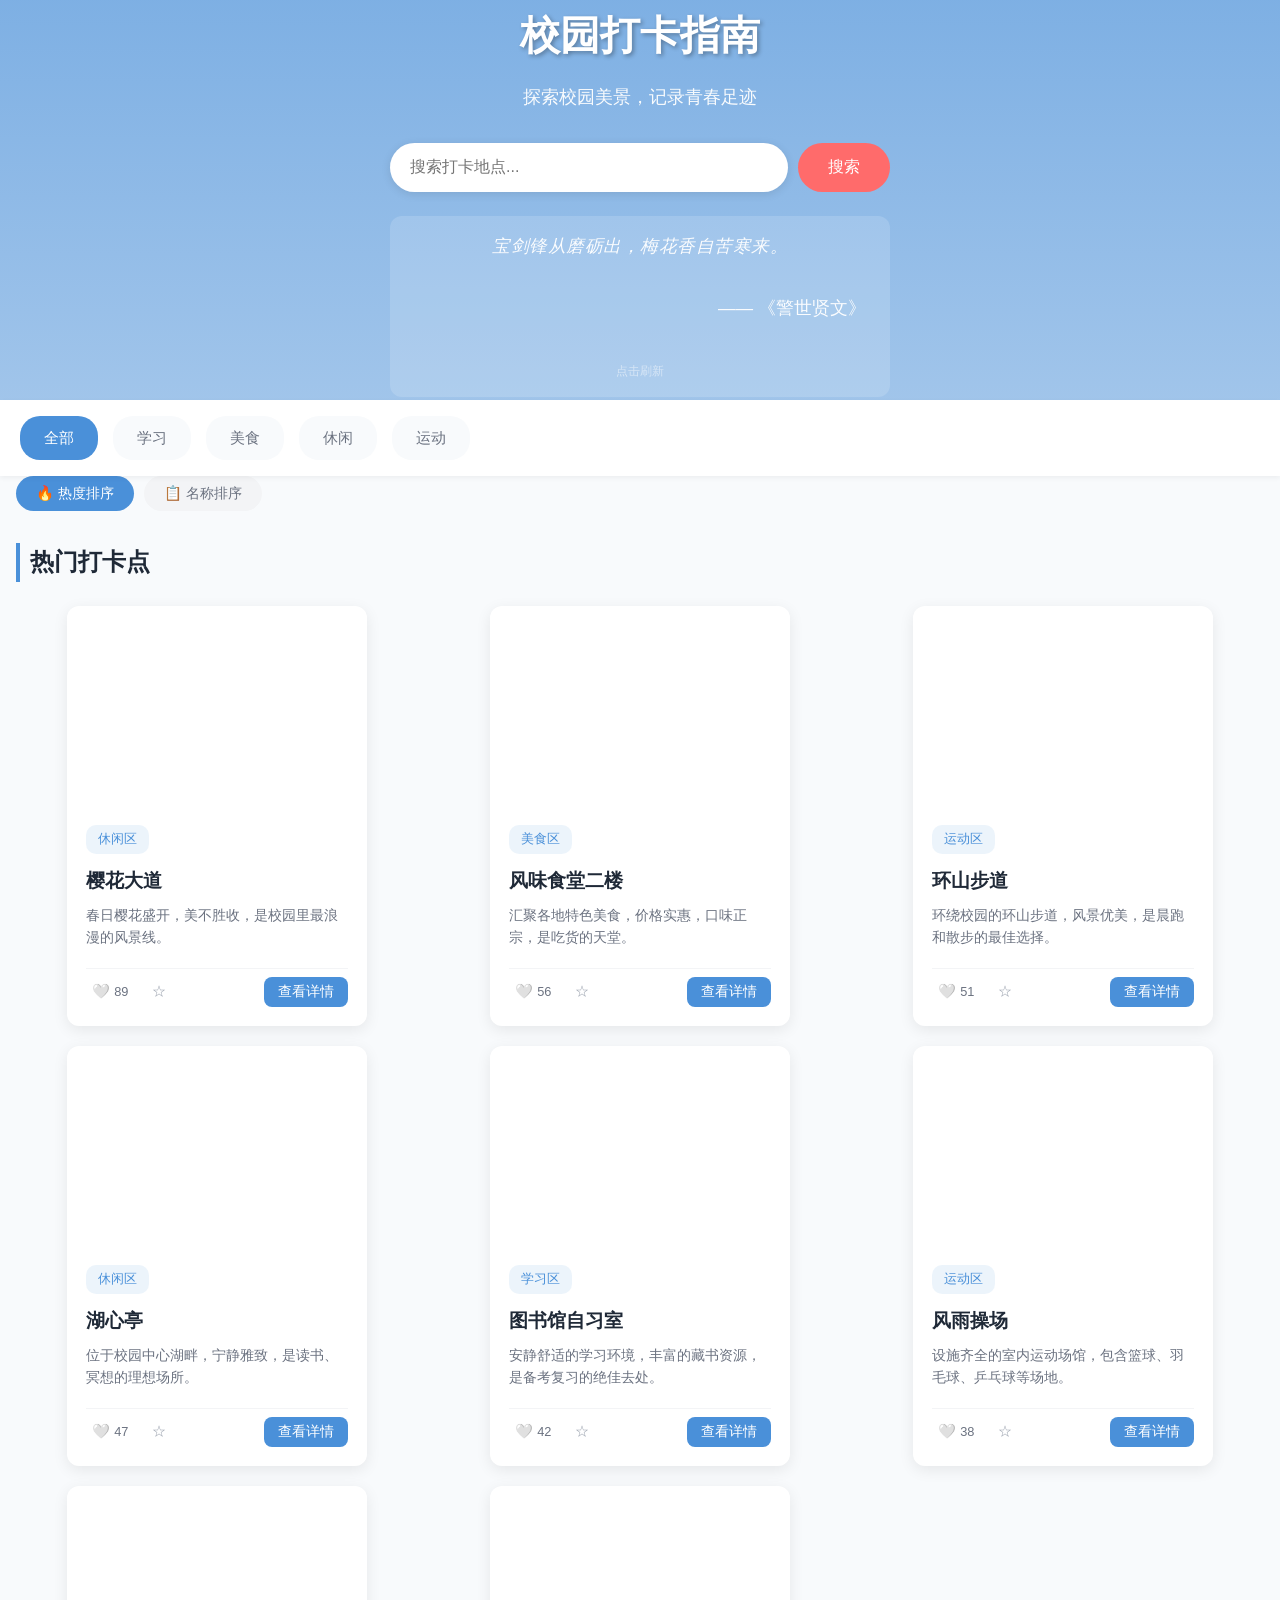
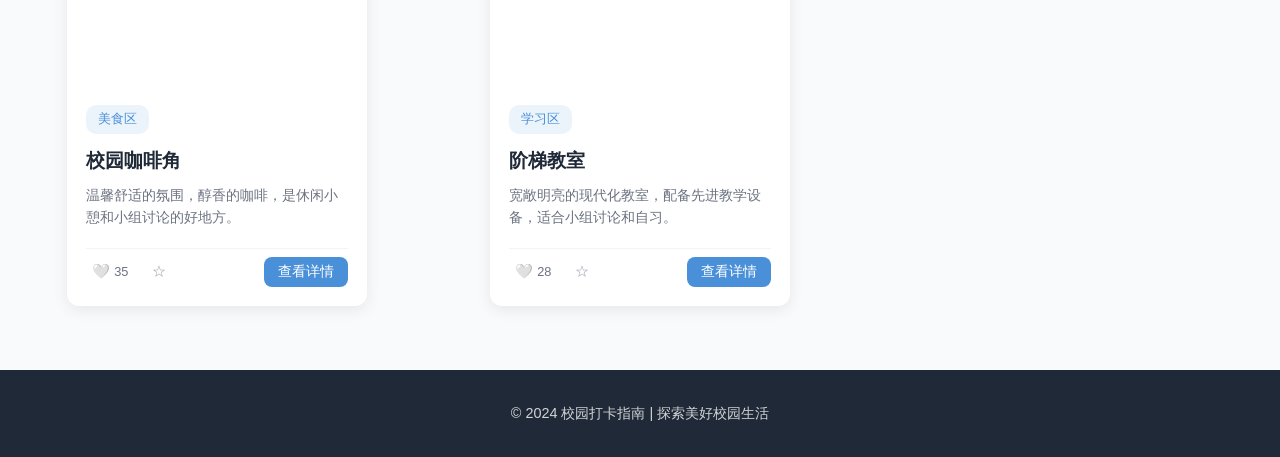
==== commit e59b89fc: "fix: all 8 card images + hero background use AI generated images" ====
--- a/index.html
+++ b/index.html
@@ -1,159 +1,159 @@
 <!DOCTYPE html>
 <html lang="zh-CN">
 <head>
-    <meta charset="UTF-8">
-    <meta name="viewport" content="width=device-width, initial-scale=1.0">
-    <title>校园打卡指南</title>
-    <style>
-        * { margin: 0; padding: 0; box-sizing: border-box; }
-        body { font-family: 'PingFang SC', 'Microsoft YaHei', sans-serif; background-color: #F8FAFC; color: #1F2937; line-height: 1.6; }
-        .hero { position: relative; height: 400px; background: linear-gradient(rgba(74,144,217,0.7),rgba(74,144,217,0.5)),url('https://aka.doubaocdn.com/s/AASm1wUke2'); background-size: cover; background-position: center; display: flex; flex-direction: column; align-items: center; justify-content: center; color: white; text-align: center; }
-        .hero h1 { font-size: 2.5rem; font-weight: 600; margin-bottom: 1rem; text-shadow: 2px 2px 4px rgba(0,0,0,0.3); }
-        .hero p { font-size: 1.1rem; margin-bottom: 2rem; opacity: 0.95; }
-        .search-box { display: flex; gap: 10px; width: 90%; max-width: 500px; }
-        .search-box input { flex: 1; padding: 14px 20px; border: none; border-radius: 25px; font-size: 1rem; outline: none; box-shadow: 0 2px 10px rgba(0,0,0,0.1); }
-        .search-box button { padding: 14px 30px; background-color: #FF6B6B; color: white; border: none; border-radius: 25px; font-size: 1rem; cursor: pointer; transition: background-color 0.3s; }
-        .search-box button:hover { background-color: #ee5253; }
-        .daily-quote { margin-top: 24px; max-width: 500px; width: 90%; background: rgba(255,255,255,0.15); border-radius: 12px; padding: 16px 24px; cursor: pointer; transition: background 0.3s; position: relative; min-height: 60px; display: flex; flex-direction: column; align-items: center; justify-content: center; user-select: none; }
-        .daily-quote:hover { background: rgba(255,255,255,0.22); }
-        @keyframes spin { from{transform:rotate(0deg)} to{transform:rotate(360deg)} }
-        .quote-loading { font-size: 20px; display: flex; align-items: center; justify-content: center; padding: 8px 0; }
-        .quote-loading::before { content:''; display: block; width: 20px; height: 20px; border: 2px solid rgba(255,255,255,0.4); border-top-color: #fff; border-radius: 50%; animation: spin 0.8s linear infinite; }
-        .quote-content { width: 100%; text-align: center; }
-        .quote-text { font-size: 1rem; line-height: 1.7; font-style: italic; color: #fff; margin-bottom: 6px; letter-spacing: 0.5px; }
-        .quote-source { font-size: 0.85rem; opacity: 0.7; text-align: right; color: #fff; }
-        .quote-refresh { font-size: 0.75rem; opacity: 0.5; text-align: center; cursor: pointer; margin-top: 8px; color: #fff; transition: opacity 0.3s; }
-        .daily-quote:hover .quote-refresh { opacity: 0.8; }
-        .category-nav { background-color: white; padding: 1rem 0; box-shadow: 0 2px 5px rgba(0,0,0,0.05); position: sticky; top: 0; z-index: 100; }
-        .category-container { display: flex; gap: 15px; overflow-x: auto; padding: 0 20px; scrollbar-width: none; }
-        .category-container::-webkit-scrollbar { display: none; }
-        .category-tag { flex-shrink: 0; padding: 10px 24px; background-color: #F8FAFC; color: #6B7280; border-radius: 20px; cursor: pointer; transition: all 0.3s; font-size: 0.95rem; user-select: none; }
-        .category-tag.active,.category-tag:hover { background-color: #4A90D9; color: white; }
-        .sort-bar { display: flex; gap: 10px; padding: 0 1rem 1rem; max-width: 1400px; margin: 0 auto; }
-        .sort-btn { padding: 8px 20px; background-color: #F3F4F6; color: #6B7280; border: none; border-radius: 20px; cursor: pointer; font-size: 0.9rem; transition: all 0.3s; user-select: none; }
-        .sort-btn:hover { background-color: #E5E7EB; }
-        .sort-btn.active { background-color: #4A90D9; color: white; }
-        .recommendations { padding: 1rem 1rem 2rem; max-width: 1400px; margin: 0 auto; }
-        .recommendations h2 { font-size: 1.5rem; margin-bottom: 1.5rem; padding-left: 10px; border-left: 4px solid #4A90D9; }
-        .cards-container { display: grid; grid-template-columns: repeat(auto-fill,minmax(300px,1fr)); gap: 20px; justify-items: center; }
-        .card { width: 300px; height: 420px; background-color: white; border-radius: 12px; overflow: hidden; box-shadow: 0 4px 15px rgba(0,0,0,0.08); position: relative; cursor: pointer; display: flex; flex-direction: column; opacity: 0; transform: translateY(30px); transition: transform 0.35s cubic-bezier(0.4,0,0.2,1),box-shadow 0.35s cubic-bezier(0.4,0,0.2,1); will-change: transform,opacity; }
-        .card:hover { transform: translateY(-8px); box-shadow: 0 12px 30px rgba(0,0,0,0.15); }
-        .card-image { width: 100%; height: 200px; background-size: cover; background-position: center; flex-shrink: 0; position: relative; transition: transform 0.4s cubic-bezier(0.4,0,0.2,1); }
-        .card:hover .card-image { transform: scale(1.08); }
-        .card-image::after { content:''; position: absolute; top: 0; left: 0; right: 0; bottom: 0; background: linear-gradient(to top,rgba(0,0,0,0.35) 0%,rgba(0,0,0,0.05) 50%,transparent 100%); opacity: 0; transition: opacity 0.4s cubic-bezier(0.4,0,0.2,1); pointer-events: none; }
-        .card:hover .card-image::after { opacity: 1; }
-        .card-content { padding: 1.2rem; display: flex; flex-direction: column; flex: 1; }
-        .card-category { display: inline-block; padding: 4px 12px; background-color: rgba(74,144,217,0.1); color: #4A90D9; border-radius: 10px; font-size: 0.8rem; margin-bottom: 0.8rem; width: fit-content; }
-        .card-title { font-size: 1.2rem; font-weight: 600; margin-bottom: 0.5rem; color: #1F2937; }
-        .card-desc { font-size: 0.9rem; color: #6B7280; line-height: 1.5; margin-bottom: 0.6rem; flex: 1; overflow: hidden; display: -webkit-box; -webkit-line-clamp: 2; -webkit-box-orient: vertical; }
-        .card-actions { display: flex; align-items: center; justify-content: space-between; padding-top: 0.5rem; border-top: 1px solid #F3F4F6; margin-top: auto; }
-        .card-actions .action-group { display: flex; gap: 12px; align-items: center; }
-        .action-btn { display: flex; align-items: center; gap: 4px; background: none; border: none; cursor: pointer; font-size: 0.9rem; color: #9CA3AF; transition: color 0.2s,transform 0.2s cubic-bezier(0.4,0,0.2,1); padding: 4px 6px; border-radius: 6px; }
-        .action-btn:hover { transform: scale(1.1); background-color: #F9FAFB; }
-        .action-btn.like-btn.liked { color: #EF4444; }
-        .action-btn.fav-btn.favorited { color: #F59E0B; }
-        .action-btn .like-count { font-size: 0.8rem; color: #6B7280; }
-        .card-detail-btn { padding: 6px 14px; background-color: #4A90D9; color: white; border: none; border-radius: 8px; cursor: pointer; font-size: 0.85rem; transition: background-color 0.3s cubic-bezier(0.4,0,0.2,1); white-space: nowrap; }
-        .card-detail-btn:hover { background-color: #3d80c7; }
-        .modal-overlay { position: fixed; top: 0; left: 0; width: 100%; height: 100%; background-color: rgba(0,0,0,0.6); z-index: 1000; display: flex; justify-content: center; align-items: center; opacity: 0; visibility: hidden; transition: opacity 0.3s cubic-bezier(0.4,0,0.2,1),visibility 0s 0.3s; }
-        .modal-overlay.visible { opacity: 1; visibility: visible; transition: opacity 0.3s cubic-bezier(0.4,0,0.2,1),visibility 0s 0s; }
-        .modal-overlay.closing { opacity: 0; visibility: visible; transition: opacity 0.25s ease-in,visibility 0s 0.25s; }
-        .modal-panel { position: fixed; top: 50%; left: 50%; transform: translate(-50%,-50%) scale(0.9); background-color: white; border-radius: 12px; width: 90%; max-width: 600px; max-height: 85vh; overflow-y: auto; z-index: 1001; box-shadow: 0 20px 60px rgba(0,0,0,0.3); opacity: 0; transition: opacity 0.3s cubic-bezier(0.4,0,0.2,1),transform 0.3s cubic-bezier(0.4,0,0.2,1); }
-        .modal-overlay.visible .modal-panel { opacity: 1; transform: translate(-50%,-50%) scale(1); }
-        .modal-overlay.closing .modal-panel { opacity: 0; transform: translate(-50%,-50%) scale(0.9); transition: opacity 0.25s ease-in,transform 0.25s ease-in; }
-        .modal-panel .modal-image { width: 100%; height: 300px; background-size: cover; background-position: center; border-radius: 12px 12px 0 0; }
-        .modal-panel .modal-close { position: absolute; top: 12px; right: 16px; width: 36px; height: 36px; background: rgba(0,0,0,0.5); color: white; border: none; border-radius: 50%; font-size: 1.3rem; cursor: pointer; display: flex; align-items: center; justify-content: center; transition: background 0.2s cubic-bezier(0.4,0,0.2,1); z-index: 2; }
-        .modal-panel .modal-close:hover { background: rgba(0,0,0,0.7); }
-        .modal-panel .modal-body { padding: 1.5rem; }
-        .modal-panel .modal-category { display: inline-block; padding: 4px 14px; background-color: rgba(74,144,217,0.1); color: #4A90D9; border-radius: 10px; font-size: 0.85rem; margin-bottom: 0.8rem; }
-        .modal-panel .modal-title { font-size: 1.5rem; font-weight: 600; margin-bottom: 1rem; color: #1F2937; }
-        .modal-panel .modal-detail-desc { font-size: 0.95rem; color: #4B5563; line-height: 1.8; margin-bottom: 1.5rem; }
-        .modal-panel .modal-actions { display: flex; gap: 16px; padding-top: 1rem; border-top: 1px solid #F3F4F6; }
-        .modal-panel .modal-actions .action-btn { font-size: 1rem; padding: 8px 16px; border: 1px solid #E5E7EB; border-radius: 8px; background-color: #F9FAFB; }
-        .modal-panel .modal-actions .action-btn.liked { color: #EF4444; border-color: #FECACA; background-color: #FEF2F2; }
-        .modal-panel .modal-actions .action-btn.favorited { color: #F59E0B; border-color: #FDE68A; background-color: #FFFBEB; }
-        footer { background-color: #1F2937; color: rgba(255,255,255,0.8); text-align: center; padding: 2rem; margin-top: 2rem; }
-        footer p { font-size: 0.9rem; }
-        @media (max-width:768px) {
-            .hero h1 { font-size: 1.8rem; } .hero p { font-size: 1rem; }
-            .cards-container { grid-template-columns: 1fr; padding: 0 10px; }
-            .card { width: 100%; max-width: 340px; height: 420px; }
-            .modal-overlay { align-items: flex-end; }
-            .modal-panel { width: 100%; max-width: 100%; height: 90vh; max-height: 90vh; border-radius: 16px 16px 0 0; top: auto; bottom: 0; left: 0; transform: translateY(100%); opacity: 1; transition: transform 0.3s cubic-bezier(0.4,0,0.2,1); }
-            .modal-overlay.visible .modal-panel { transform: translateY(0); opacity: 1; }
-            .modal-overlay.closing .modal-panel { transform: translateY(100%); transition: transform 0.25s ease-in; }
-            .modal-panel .modal-image { border-radius: 16px 16px 0 0; height: 220px; }
-        }
-        @media (max-width:480px) {
-            .hero { height: 320px; } .hero h1 { font-size: 1.5rem; } .hero p { font-size: 0.9rem; margin-bottom: 1.5rem; }
-            .search-box { flex-direction: column; align-items: center; } .search-box input,.search-box button { width: 100%; }
-            .daily-quote { padding: 12px 16px; margin-top: 18px; } .quote-text { font-size: 0.9rem; } .quote-source { font-size: 0.75rem; }
-            .sort-bar { flex-direction: column; gap: 8px; } .sort-btn { width: 100%; text-align: center; }
-            .category-tag { padding: 8px 16px; font-size: 0.85rem; }
-            .card { max-width: 100%; height: auto; min-height: 380px; } .card-image { height: 180px; }
-            .modal-panel { height: 92vh; max-height: 92vh; } .modal-panel .modal-image { height: 180px; }
-            .modal-panel .modal-title { font-size: 1.25rem; } .modal-panel .modal-detail-desc { font-size: 0.9rem; }
-            .modal-panel .modal-actions { flex-direction: column; gap: 10px; }
-        }
-    </style>
+<meta charset="UTF-8">
+<meta name="viewport" content="width=device-width,initial-scale=1.0">
+<title>校园打卡指南</title>
+<style>
+*{margin:0;padding:0;box-sizing:border-box}
+body{font-family:'PingFang SC','Microsoft YaHei',sans-serif;background-color:#F8FAFC;color:#1F2937;line-height:1.6}
+.hero{position:relative;height:400px;background:linear-gradient(rgba(74,144,217,0.7),rgba(74,144,217,0.5)),url('https://trae-api-cn.mchost.guru/api/ide/v1/text_to_image?prompt=beautiful%20university%20campus%20landscape%2C%20spring%20season%2C%20green%20trees%2C%20modern%20buildings%2C%20students%20walking%2C%20sunny%20day%2C%20photorealistic&image_size=landscape_16_9');background-size:cover;background-position:center;display:flex;flex-direction:column;align-items:center;justify-content:center;color:white;text-align:center}
+.hero h1{font-size:2.5rem;font-weight:600;margin-bottom:1rem;text-shadow:2px 2px 4px rgba(0,0,0,0.3)}
+.hero p{font-size:1.1rem;margin-bottom:2rem;opacity:0.95}
+.search-box{display:flex;gap:10px;width:90%;max-width:500px}
+.search-box input{flex:1;padding:14px 20px;border:none;border-radius:25px;font-size:1rem;outline:none;box-shadow:0 2px 10px rgba(0,0,0,0.1)}
+.search-box button{padding:14px 30px;background-color:#FF6B6B;color:white;border:none;border-radius:25px;font-size:1rem;cursor:pointer;transition:background-color 0.3s}
+.search-box button:hover{background-color:#ee5253}
+.daily-quote{margin-top:24px;max-width:500px;width:90%;background:rgba(255,255,255,0.15);border-radius:12px;padding:16px 24px;cursor:pointer;transition:background 0.3s;position:relative;min-height:60px;display:flex;flex-direction:column;align-items:center;justify-content:center;user-select:none}
+.daily-quote:hover{background:rgba(255,255,255,0.22)}
+@keyframes spin{from{transform:rotate(0deg)}to{transform:rotate(360deg)}}
+.quote-loading{font-size:20px;display:flex;align-items:center;justify-content:center;padding:8px 0}
+.quote-loading::before{content:'';display:block;width:20px;height:20px;border:2px solid rgba(255,255,255,0.4);border-top-color:#fff;border-radius:50%;animation:spin 0.8s linear infinite}
+.quote-content{width:100%;text-align:center}
+.quote-text{font-size:1rem;line-height:1.7;font-style:italic;color:#fff;margin-bottom:6px;letter-spacing:0.5px}
+.quote-source{font-size:0.85rem;opacity:0.7;text-align:right;color:#fff}
+.quote-refresh{font-size:0.75rem;opacity:0.5;text-align:center;cursor:pointer;margin-top:8px;color:#fff;transition:opacity 0.3s}
+.daily-quote:hover .quote-refresh{opacity:0.8}
+.category-nav{background-color:white;padding:1rem 0;box-shadow:0 2px 5px rgba(0,0,0,0.05);position:sticky;top:0;z-index:100}
+.category-container{display:flex;gap:15px;overflow-x:auto;padding:0 20px;scrollbar-width:none}
+.category-container::-webkit-scrollbar{display:none}
+.category-tag{flex-shrink:0;padding:10px 24px;background-color:#F8FAFC;color:#6B7280;border-radius:20px;cursor:pointer;transition:all 0.3s;font-size:0.95rem;user-select:none}
+.category-tag.active,.category-tag:hover{background-color:#4A90D9;color:white}
+.sort-bar{display:flex;gap:10px;padding:0 1rem 1rem;max-width:1400px;margin:0 auto}
+.sort-btn{padding:8px 20px;background-color:#F3F4F6;color:#6B7280;border:none;border-radius:20px;cursor:pointer;font-size:0.9rem;transition:all 0.3s;user-select:none}
+.sort-btn:hover{background-color:#E5E7EB}
+.sort-btn.active{background-color:#4A90D9;color:white}
+.recommendations{padding:1rem 1rem 2rem;max-width:1400px;margin:0 auto}
+.recommendations h2{font-size:1.5rem;margin-bottom:1.5rem;padding-left:10px;border-left:4px solid #4A90D9}
+.cards-container{display:grid;grid-template-columns:repeat(auto-fill,minmax(300px,1fr));gap:20px;justify-items:center}
+.card{width:300px;height:420px;background-color:white;border-radius:12px;overflow:hidden;box-shadow:0 4px 15px rgba(0,0,0,0.08);position:relative;cursor:pointer;display:flex;flex-direction:column;opacity:0;transform:translateY(30px);transition:transform 0.35s cubic-bezier(0.4,0,0.2,1),box-shadow 0.35s cubic-bezier(0.4,0,0.2,1);will-change:transform,opacity}
+.card:hover{transform:translateY(-8px);box-shadow:0 12px 30px rgba(0,0,0,0.15)}
+.card-image{width:100%;height:200px;background-size:cover;background-position:center;flex-shrink:0;position:relative;transition:transform 0.4s cubic-bezier(0.4,0,0.2,1)}
+.card:hover .card-image{transform:scale(1.08)}
+.card-image::after{content:'';position:absolute;top:0;left:0;right:0;bottom:0;background:linear-gradient(to top,rgba(0,0,0,0.35) 0%,rgba(0,0,0,0.05) 50%,transparent 100%);opacity:0;transition:opacity 0.4s cubic-bezier(0.4,0,0.2,1);pointer-events:none}
+.card:hover .card-image::after{opacity:1}
+.card-content{padding:1.2rem;display:flex;flex-direction:column;flex:1}
+.card-category{display:inline-block;padding:4px 12px;background-color:rgba(74,144,217,0.1);color:#4A90D9;border-radius:10px;font-size:0.8rem;margin-bottom:0.8rem;width:fit-content}
+.card-title{font-size:1.2rem;font-weight:600;margin-bottom:0.5rem;color:#1F2937}
+.card-desc{font-size:0.9rem;color:#6B7280;line-height:1.5;margin-bottom:0.6rem;flex:1;overflow:hidden;display:-webkit-box;-webkit-line-clamp:2;-webkit-box-orient:vertical}
+.card-actions{display:flex;align-items:center;justify-content:space-between;padding-top:0.5rem;border-top:1px solid #F3F4F6;margin-top:auto}
+.card-actions .action-group{display:flex;gap:12px;align-items:center}
+.action-btn{display:flex;align-items:center;gap:4px;background:none;border:none;cursor:pointer;font-size:0.9rem;color:#9CA3AF;transition:color 0.2s,transform 0.2s cubic-bezier(0.4,0,0.2,1);padding:4px 6px;border-radius:6px}
+.action-btn:hover{transform:scale(1.1);background-color:#F9FAFB}
+.action-btn.like-btn.liked{color:#EF4444}
+.action-btn.fav-btn.favorited{color:#F59E0B}
+.action-btn .like-count{font-size:0.8rem;color:#6B7280}
+.card-detail-btn{padding:6px 14px;background-color:#4A90D9;color:white;border:none;border-radius:8px;cursor:pointer;font-size:0.85rem;transition:background-color 0.3s cubic-bezier(0.4,0,0.2,1);white-space:nowrap}
+.card-detail-btn:hover{background-color:#3d80c7}
+.modal-overlay{position:fixed;top:0;left:0;width:100%;height:100%;background-color:rgba(0,0,0,0.6);z-index:1000;display:flex;justify-content:center;align-items:center;opacity:0;visibility:hidden;transition:opacity 0.3s cubic-bezier(0.4,0,0.2,1),visibility 0s 0.3s}
+.modal-overlay.visible{opacity:1;visibility:visible;transition:opacity 0.3s cubic-bezier(0.4,0,0.2,1),visibility 0s 0s}
+.modal-overlay.closing{opacity:0;visibility:visible;transition:opacity 0.25s ease-in,visibility 0s 0.25s}
+.modal-panel{position:fixed;top:50%;left:50%;transform:translate(-50%,-50%) scale(0.9);background-color:white;border-radius:12px;width:90%;max-width:600px;max-height:85vh;overflow-y:auto;z-index:1001;box-shadow:0 20px 60px rgba(0,0,0,0.3);opacity:0;transition:opacity 0.3s cubic-bezier(0.4,0,0.2,1),transform 0.3s cubic-bezier(0.4,0,0.2,1)}
+.modal-overlay.visible .modal-panel{opacity:1;transform:translate(-50%,-50%) scale(1)}
+.modal-overlay.closing .modal-panel{opacity:0;transform:translate(-50%,-50%) scale(0.9);transition:opacity 0.25s ease-in,transform 0.25s ease-in}
+.modal-panel .modal-image{width:100%;height:300px;background-size:cover;background-position:center;border-radius:12px 12px 0 0}
+.modal-panel .modal-close{position:absolute;top:12px;right:16px;width:36px;height:36px;background:rgba(0,0,0,0.5);color:white;border:none;border-radius:50%;font-size:1.3rem;cursor:pointer;display:flex;align-items:center;justify-content:center;transition:background 0.2s cubic-bezier(0.4,0,0.2,1);z-index:2}
+.modal-panel .modal-close:hover{background:rgba(0,0,0,0.7)}
+.modal-panel .modal-body{padding:1.5rem}
+.modal-panel .modal-category{display:inline-block;padding:4px 14px;background-color:rgba(74,144,217,0.1);color:#4A90D9;border-radius:10px;font-size:0.85rem;margin-bottom:0.8rem}
+.modal-panel .modal-title{font-size:1.5rem;font-weight:600;margin-bottom:1rem;color:#1F2937}
+.modal-panel .modal-detail-desc{font-size:0.95rem;color:#4B5563;line-height:1.8;margin-bottom:1.5rem}
+.modal-panel .modal-actions{display:flex;gap:16px;padding-top:1rem;border-top:1px solid #F3F4F6}
+.modal-panel .modal-actions .action-btn{font-size:1rem;padding:8px 16px;border:1px solid #E5E7EB;border-radius:8px;background-color:#F9FAFB}
+.modal-panel .modal-actions .action-btn.liked{color:#EF4444;border-color:#FECACA;background-color:#FEF2F2}
+.modal-panel .modal-actions .action-btn.favorited{color:#F59E0B;border-color:#FDE68A;background-color:#FFFBEB}
+footer{background-color:#1F2937;color:rgba(255,255,255,0.8);text-align:center;padding:2rem;margin-top:2rem}
+footer p{font-size:0.9rem}
+@media(max-width:768px){
+.hero h1{font-size:1.8rem}.hero p{font-size:1rem}
+.cards-container{grid-template-columns:1fr;padding:0 10px}
+.card{width:100%;max-width:340px;height:420px}
+.modal-overlay{align-items:flex-end}
+.modal-panel{width:100%;max-width:100%;height:90vh;max-height:90vh;border-radius:16px 16px 0 0;top:auto;bottom:0;left:0;transform:translateY(100%);opacity:1;transition:transform 0.3s cubic-bezier(0.4,0,0.2,1)}
+.modal-overlay.visible .modal-panel{transform:translateY(0);opacity:1}
+.modal-overlay.closing .modal-panel{transform:translateY(100%);transition:transform 0.25s ease-in}
+.modal-panel .modal-image{border-radius:16px 16px 0 0;height:220px}
+}
+@media(max-width:480px){
+.hero{height:320px}.hero h1{font-size:1.5rem}.hero p{font-size:0.9rem;margin-bottom:1.5rem}
+.search-box{flex-direction:column;align-items:center}.search-box input,.search-box button{width:100%}
+.daily-quote{padding:12px 16px;margin-top:18px}.quote-text{font-size:0.9rem}.quote-source{font-size:0.75rem}
+.sort-bar{flex-direction:column;gap:8px}.sort-btn{width:100%;text-align:center}
+.category-tag{padding:8px 16px;font-size:0.85rem}
+.card{max-width:100%;height:auto;min-height:380px}.card-image{height:180px}
+.modal-panel{height:92vh;max-height:92vh}.modal-panel .modal-image{height:180px}
+.modal-panel .modal-title{font-size:1.25rem}.modal-panel .modal-detail-desc{font-size:0.9rem}
+.modal-panel .modal-actions{flex-direction:column;gap:10px}
+}
+</style>
 </head>
 <body>
-    <section class="hero">
-        <h1>校园打卡指南</h1>
-        <p>探索校园美景，记录青春足迹</p>
-        <div class="search-box">
-            <input type="text" id="searchInput" placeholder="搜索打卡地点...">
-            <button id="searchBtn">搜索</button>
-        </div>
-        <div class="daily-quote" id="dailyQuote" title="点击刷新">
-            <div class="quote-loading" id="quoteLoading"></div>
-            <div class="quote-content" id="quoteContent" style="display:none;">
-                <p class="quote-text" id="quoteText"></p>
-                <p class="quote-source" id="quoteSource"></p>
-            </div>
-            <div class="quote-refresh" id="quoteRefresh">点击刷新</div>
-        </div>
-    </section>
-    <nav class="category-nav">
-        <div class="category-container" id="categoryContainer">
-            <div class="category-tag active" data-category="all">全部</div>
-            <div class="category-tag" data-category="学习">学习</div>
-            <div class="category-tag" data-category="美食">美食</div>
-            <div class="category-tag" data-category="休闲">休闲</div>
-            <div class="category-tag" data-category="运动">运动</div>
-        </div>
-    </nav>
-    <div class="sort-bar" id="sortBar">
-        <button class="sort-btn active" data-sort="likes">🔥 热度排序</button>
-        <button class="sort-btn" data-sort="name">📋 名称排序</button>
-    </div>
-    <section class="recommendations">
-        <h2>热门打卡点</h2>
-        <div class="cards-container" id="cardsContainer"></div>
-    </section>
-    <footer><p>&copy; 2024 校园打卡指南 | 探索美好校园生活</p></footer>
-    <div class="modal-overlay" id="modalOverlay">
-        <div class="modal-panel" id="modalPanel">
-            <button class="modal-close" id="modalClose">&times;</button>
-            <div class="modal-image" id="modalImage"></div>
-            <div class="modal-body">
-                <span class="modal-category" id="modalCategory"></span>
-                <h2 class="modal-title" id="modalTitle"></h2>
-                <p class="modal-detail-desc" id="modalDetailDesc"></p>
-                <div class="modal-actions" id="modalActions"></div>
-            </div>
-        </div>
-    </div>
-    <script>
+<section class="hero">
+<h1>校园打卡指南</h1>
+<p>探索校园美景，记录青春足迹</p>
+<div class="search-box">
+<input type="text" id="searchInput" placeholder="搜索打卡地点...">
+<button id="searchBtn">搜索</button>
+</div>
+<div class="daily-quote" id="dailyQuote" title="点击刷新">
+<div class="quote-loading" id="quoteLoading"></div>
+<div class="quote-content" id="quoteContent" style="display:none;">
+<p class="quote-text" id="quoteText"></p>
+<p class="quote-source" id="quoteSource"></p>
+</div>
+<div class="quote-refresh" id="quoteRefresh">点击刷新</div>
+</div>
+</section>
+<nav class="category-nav">
+<div class="category-container" id="categoryContainer">
+<div class="category-tag active" data-category="all">全部</div>
+<div class="category-tag" data-category="学习">学习</div>
+<div class="category-tag" data-category="美食">美食</div>
+<div class="category-tag" data-category="休闲">休闲</div>
+<div class="category-tag" data-category="运动">运动</div>
+</div>
+</nav>
+<div class="sort-bar" id="sortBar">
+<button class="sort-btn active" data-sort="likes">🔥 热度排序</button>
+<button class="sort-btn" data-sort="name">📋 名称排序</button>
+</div>
+<section class="recommendations">
+<h2>热门打卡点</h2>
+<div class="cards-container" id="cardsContainer"></div>
+</section>
+<footer><p>&copy; 2024 校园打卡指南 | 探索美好校园生活</p></footer>
+<div class="modal-overlay" id="modalOverlay">
+<div class="modal-panel" id="modalPanel">
+<button class="modal-close" id="modalClose">&times;</button>
+<div class="modal-image" id="modalImage"></div>
+<div class="modal-body">
+<span class="modal-category" id="modalCategory"></span>
+<h2 class="modal-title" id="modalTitle"></h2>
+<p class="modal-detail-desc" id="modalDetailDesc"></p>
+<div class="modal-actions" id="modalActions"></div>
+</div>
+</div>
+</div>
+<script>
 var cardsData=[
-{id:1,title:'图书馆自习室',desc:'安静舒适的学习环境，丰富的藏书资源，是备考复习的绝佳去处。',category:'学习',image:'https://aka.doubaocdn.com/s/nEY51wUke6',detailDesc:'校园图书馆自习室拥有超过2000个座位，配备独立学习舱和小组讨论室。馆内藏书超过50万册，涵盖各学科领域。24小时开放区满足深夜学习需求，免费Wi-Fi覆盖全馆，是学霸们最爱的打卡圣地。每年期末季座无虚席，建议早8点前到馆占座。',initialLikes:42},
-{id:2,title:'阶梯教室',desc:'宽敞明亮的现代化教室，配备先进教学设备，适合小组讨论和自习。',category:'学习',image:'https://images.unsplash.com/photo-1522708323590-d24dbb6b0267?w=600&q=80',detailDesc:'阶梯教室可容纳300人同时上课，配备4K投影仪和智能黑板系统。教室采用弧形阶梯设计，保证每个座位都有良好视野。课后开放为自习空间，空调、充电插座一应俱全，是小组项目讨论的热门地点。位于教学楼A区3层，周一至周五18:00-22:00开放自习。',initialLikes:28},
-{id:3,title:'风味食堂二楼',desc:'汇聚各地特色美食，价格实惠，口味正宗，是吃货的天堂。',category:'美食',image:'https://images.unsplash.com/photo-1414235077428-338989a2e8c0?w=600&q=80',detailDesc:'风味食堂二楼汇集了来自全国各地的特色美食窗口，从四川麻辣烫到广东煲仔饭，从兰州拉面到东北饺子，应有尽有。人均消费仅15-25元，支持校园卡和移动支付。推荐必试：二楼的招牌黄焖鸡米饭（18元）和手工酸辣粉（12元），每到饭点大排长龙，建议错峰就餐。营业时间：10:30-13:30，16:30-19:30。',initialLikes:56},
-{id:4,title:'校园咖啡角',desc:'温馨舒适的氛围，醇香的咖啡，是休闲小憩和小组讨论的好地方。',category:'美食',image:'https://images.unsplash.com/photo-1501339847302-ac426a4a7cbb?w=600&q=80',detailDesc:'位于学生活动中心一楼的校园咖啡角，由学生创业团队运营。提供现磨咖啡、手工奶茶和精致甜点，价格亲民（美式15元、拿铁18元）。店内设有舒适的沙发区和高脚桌工作区，定期举办小型音乐会和读书分享会，是校园文艺青年的聚集地。免费Wi-Fi，支持手机充电，营业时间：9:00-22:00。',initialLikes:35},
-{id:5,title:'樱花大道',desc:'春日樱花盛开，美不胜收，是校园里最浪漫的风景线。',category:'休闲',image:'https://aka.doubaocdn.com/s/hPzo1wUkeA',detailDesc:'每年3月下旬至4月上旬，长约500米的樱花大道两侧近百株樱花同时绽放，形成粉白色的花廊。学校每年举办樱花文化节，有汉服游园、摄影比赛等活动，吸引众多市民前来观赏。最佳观赏时间是清晨7-8点和黄昏5-6点，光线柔和，拍照效果最佳。位于校园南门至图书馆之间，步行约15分钟。',initialLikes:89},
-{id:6,title:'湖心亭',desc:'位于校园中心湖畔，宁静雅致，是读书、冥想的理想场所。',category:'休闲',image:'https://images.unsplash.com/photo-1446776653964-20c1d3a81b06?w=600&q=80',detailDesc:'湖心亭建于上世纪80年代，是校园的标志性建筑之一。通过九曲桥与岸边相连，亭内设有石桌石凳。湖中养有锦鲤和天鹅，周围垂柳依依，景色四季各异。清晨常有学生在此晨读，傍晚则是情侣约会和好友聊天的浪漫之地。湖心亭夜间有景观灯照明，是拍摄校园夜景的最佳取景点。',initialLikes:47},
-{id:7,title:'风雨操场',desc:'设施齐全的室内运动场馆，包含篮球、羽毛球、乒乓球等场地。',category:'运动',image:'https://images.unsplash.com/photo-1555396273-367ea4eb4db5?w=600&q=80',detailDesc:'风雨操场总面积达8000平方米，包含4个标准篮球场、12个羽毛球场和16张乒乓球桌。配备专业运动地板和LED照明系统，更衣室和淋浴间设施完善。凭学生证免费入场，周末和晚间时段人较多，建议错峰前往。周一至周五开放时间：6:00-22:00，周末：8:00-21:00。篮球场晚间需提前预约。',initialLikes:38},
-{id:8,title:'环山步道',desc:'环绕校园的环山步道，风景优美，是晨跑和散步的最佳选择。',category:'运动',image:'https://images.unsplash.com/photo-1445308394109-4ec2920981b1?w=600&q=80',detailDesc:'全长3.5公里的环山步道，柏油路面平整，坡度适中，沿途设有休息长椅和里程标识。步道穿越校园后山的小森林，空气清新，鸟语花香。沿途可俯瞰整个校园全景，是摄影爱好者的取景胜地。清晨6-8点是晨跑高峰，夜晚有柔和的路灯照明至23:00。全程步行约40分钟，跑步约20分钟，适合各年龄段锻炼。',initialLikes:51}
+{id:1,title:'图书馆自习室',desc:'安静舒适的学习环境，丰富的藏书资源，是备考复习的绝佳去处。',category:'学习',image:'https://trae-api-cn.mchost.guru/api/ide/v1/text_to_image?prompt=university%20library%20study%20room%20interior%2C%20tall%20wooden%20bookshelves%20filled%20with%20books%2C%20reading%20desks%20with%20lamps%2C%20students%20studying%20quietly%2C%20bright%20natural%20lighting%20through%20large%20windows%2C%20academic%20atmosphere%2C%20photorealistic&image_size=landscape_4_3',detailDesc:'校园图书馆自习室拥有超过2000个座位，配备独立学习舱和小组讨论室。馆内藏书超过50万册，涵盖各学科领域。24小时开放区满足深夜学习需求，免费Wi-Fi覆盖全馆，是学霸们最爱的打卡圣地。每年期末季座无虚席，建议早8点前到馆占座。',initialLikes:42},
+{id:2,title:'阶梯教室',desc:'宽敞明亮的现代化教室，配备先进教学设备，适合小组讨论和自习。',category:'学习',image:'https://trae-api-cn.mchost.guru/api/ide/v1/text_to_image?prompt=modern%20university%20lecture%20hall%20interior%2C%20tiered%20wooden%20seating%20rows%2C%20large%20projector%20screen%2C%20bright%20natural%20lighting%2C%20academic%20atmosphere%2C%20photorealistic&image_size=landscape_4_3',detailDesc:'阶梯教室可容纳300人同时上课，配备4K投影仪和智能黑板系统。教室采用弧形阶梯设计，保证每个座位都有良好视野。课后开放为自习空间，空调、充电插座一应俱全，是小组项目讨论的热门地点。位于教学楼A区3层，周一至周五18:00-22:00开放自习。',initialLikes:28},
+{id:3,title:'风味食堂二楼',desc:'汇聚各地特色美食，价格实惠，口味正宗，是吃货的天堂。',category:'美食',image:'https://trae-api-cn.mchost.guru/api/ide/v1/text_to_image?prompt=Chinese%20university%20cafeteria%20food%20court%2C%20various%20food%20stalls%2C%20steaming%20hot%20dishes%2C%20students%20dining%2C%20warm%20lighting%2C%20bustling%20atmosphere%2C%20photorealistic&image_size=landscape_4_3',detailDesc:'风味食堂二楼汇集了来自全国各地的特色美食窗口，从四川麻辣烫到广东煲仔饭，从兰州拉面到东北饺子，应有尽有。人均消费仅15-25元，支持校园卡和移动支付。推荐必试：二楼的招牌黄焖鸡米饭（18元）和手工酸辣粉（12元），每到饭点大排长龙，建议错峰就餐。营业时间：10:30-13:30，16:30-19:30。',initialLikes:56},
+{id:4,title:'校园咖啡角',desc:'温馨舒适的氛围，醇香的咖啡，是休闲小憩和小组讨论的好地方。',category:'美食',image:'https://trae-api-cn.mchost.guru/api/ide/v1/text_to_image?prompt=cozy%20campus%20coffee%20shop%20corner%2C%20comfortable%20sofas%20and%20wooden%20tables%2C%20espresso%20machine%2C%20warm%20ambient%20lighting%2C%20books%20and%20plants%2C%20relaxed%20student%20atmosphere%2C%20photorealistic&image_size=landscape_4_3',detailDesc:'位于学生活动中心一楼的校园咖啡角，由学生创业团队运营。提供现磨咖啡、手工奶茶和精致甜点，价格亲民（美式15元、拿铁18元）。店内设有舒适的沙发区和高脚桌工作区，定期举办小型音乐会和读书分享会，是校园文艺青年的聚集地。免费Wi-Fi，支持手机充电，营业时间：9:00-22:00。',initialLikes:35},
+{id:5,title:'樱花大道',desc:'春日樱花盛开，美不胜收，是校园里最浪漫的风景线。',category:'休闲',image:'https://trae-api-cn.mchost.guru/api/ide/v1/text_to_image?prompt=beautiful%20cherry%20blossom%20avenue%20on%20university%20campus%2C%20pink%20sakura%20trees%20lining%20both%20sides%20of%20a%20long%20path%2C%20spring%20season%2C%20petals%20falling%20gently%2C%20students%20walking%2C%20warm%20sunlight%2C%20romantic%20atmosphere%2C%20photorealistic&image_size=landscape_4_3',detailDesc:'每年3月下旬至4月上旬，长约500米的樱花大道两侧近百株樱花同时绽放，形成粉白色的花廊。学校每年举办樱花文化节，有汉服游园、摄影比赛等活动，吸引众多市民前来观赏。最佳观赏时间是清晨7-8点和黄昏5-6点，光线柔和，拍照效果最佳。位于校园南门至图书馆之间，步行约15分钟。',initialLikes:89},
+{id:6,title:'湖心亭',desc:'位于校园中心湖畔，宁静雅致，是读书、冥想的理想场所。',category:'休闲',image:'https://trae-api-cn.mchost.guru/api/ide/v1/text_to_image?prompt=traditional%20Chinese%20pavilion%20on%20serene%20campus%20lake%2C%20winding%20bridge%2C%20willow%20trees%20reflecting%20in%20water%2C%20koi%20fish%2C%20golden%20sunset%20lighting%2C%20peaceful%20scenery%2C%20photorealistic&image_size=landscape_4_3',detailDesc:'湖心亭建于上世纪80年代，是校园的标志性建筑之一。通过九曲桥与岸边相连，亭内设有石桌石凳。湖中养有锦鲤和天鹅，周围垂柳依依，景色四季各异。清晨常有学生在此晨读，傍晚则是情侣约会和好友聊天的浪漫之地。湖心亭夜间有景观灯照明，是拍摄校园夜景的最佳取景点。',initialLikes:47},
+{id:7,title:'风雨操场',desc:'设施齐全的室内运动场馆，包含篮球、羽毛球、乒乓球等场地。',category:'运动',image:'https://trae-api-cn.mchost.guru/api/ide/v1/text_to_image?prompt=modern%20indoor%20sports%20gymnasium%2C%20basketball%20court%20with%20polished%20wooden%20floor%2C%20bright%20LED%20ceiling%20lights%2C%20athletic%20facility%2C%20clean%20and%20spacious%2C%20photorealistic&image_size=landscape_4_3',detailDesc:'风雨操场总面积达8000平方米，包含4个标准篮球场、12个羽毛球场和16张乒乓球桌。配备专业运动地板和LED照明系统，更衣室和淋浴间设施完善。凭学生证免费入场，周末和晚间时段人较多，建议错峰前往。周一至周五开放时间：6:00-22:00，周末：8:00-21:00。篮球场晚间需提前预约。',initialLikes:38},
+{id:8,title:'环山步道',desc:'环绕校园的环山步道，风景优美，是晨跑和散步的最佳选择。',category:'运动',image:'https://trae-api-cn.mchost.guru/api/ide/v1/text_to_image?prompt=scenic%20paved%20trail%20winding%20through%20green%20forest%20on%20hillside%20campus%2C%20morning%20sunlight%20through%20trees%2C%20overlooking%20university%20buildings%2C%20peaceful%20nature%20path%2C%20photorealistic&image_size=landscape_4_3',detailDesc:'全长3.5公里的环山步道，柏油路面平整，坡度适中，沿途设有休息长椅和里程标识。步道穿越校园后山的小森林，空气清新，鸟语花香。沿途可俯瞰整个校园全景，是摄影爱好者的取景胜地。清晨6-8点是晨跑高峰，夜晚有柔和的路灯照明至23:00。全程步行约40分钟，跑步约20分钟，适合各年龄段锻炼。',initialLikes:51}
 ];
 var currentCategory='all',currentSort='likes',currentSearch='',currentModalCardId=null;
 function loadLikesData(){var a=localStorage.getItem('card_likes');if(a){try{return JSON.parse(a)}catch(b){return{}}}var c={};cardsData.forEach(function(d){c[d.id]=d.initialLikes});saveLikesData(c);return c}
@@ -186,6 +186,6 @@
 function fetchHitokoto(){if(quoteAbortController){quoteAbortController.abort()}quoteFetching=true;showQuoteLoading();quoteAbortController=new AbortController();var a=quoteAbortController.signal,b=setTimeout(function(){quoteAbortController.abort()},5000);fetch('https://v1.hitokoto.cn/',{signal:a}).then(function(c){clearTimeout(b);if(!c.ok){throw new Error('HTTP '+c.status)}return c.json()}).then(function(c){showQuoteContent(c.hitokoto,c.from);quoteFetching=false;quoteAbortController=null}).catch(function(c){clearTimeout(b);showFallbackQuote();quoteFetching=false;quoteAbortController=null})}
 function init(){var a=document.querySelectorAll('#categoryContainer .category-tag');a.forEach(function(b){b.addEventListener('click',function(){var c=this.getAttribute('data-category');filterByCategory(c)})});var d=document.querySelectorAll('#sortBar .sort-btn');d.forEach(function(b){b.addEventListener('click',function(){var c=this.getAttribute('data-sort');sortCards(c)})});var e=document.getElementById('searchInput');e.addEventListener('input',debouncedSearch);document.getElementById('searchBtn').addEventListener('click',function(){performSearch()});e.addEventListener('keyup',function(b){if(b.key==='Enter'){performSearch()}});document.getElementById('modalClose').addEventListener('click',closeDetail);document.getElementById('modalOverlay').addEventListener('click',function(b){if(b.target===this){closeDetail()}});document.addEventListener('keydown',function(b){if(b.key==='Escape'&&currentModalCardId!==null){closeDetail()}});document.getElementById('dailyQuote').addEventListener('click',function(){fetchHitokoto()});refreshCards();fetchHitokoto()}
 document.addEventListener('DOMContentLoaded',init);
-    </script>
+</script>
 </body>
 </html>
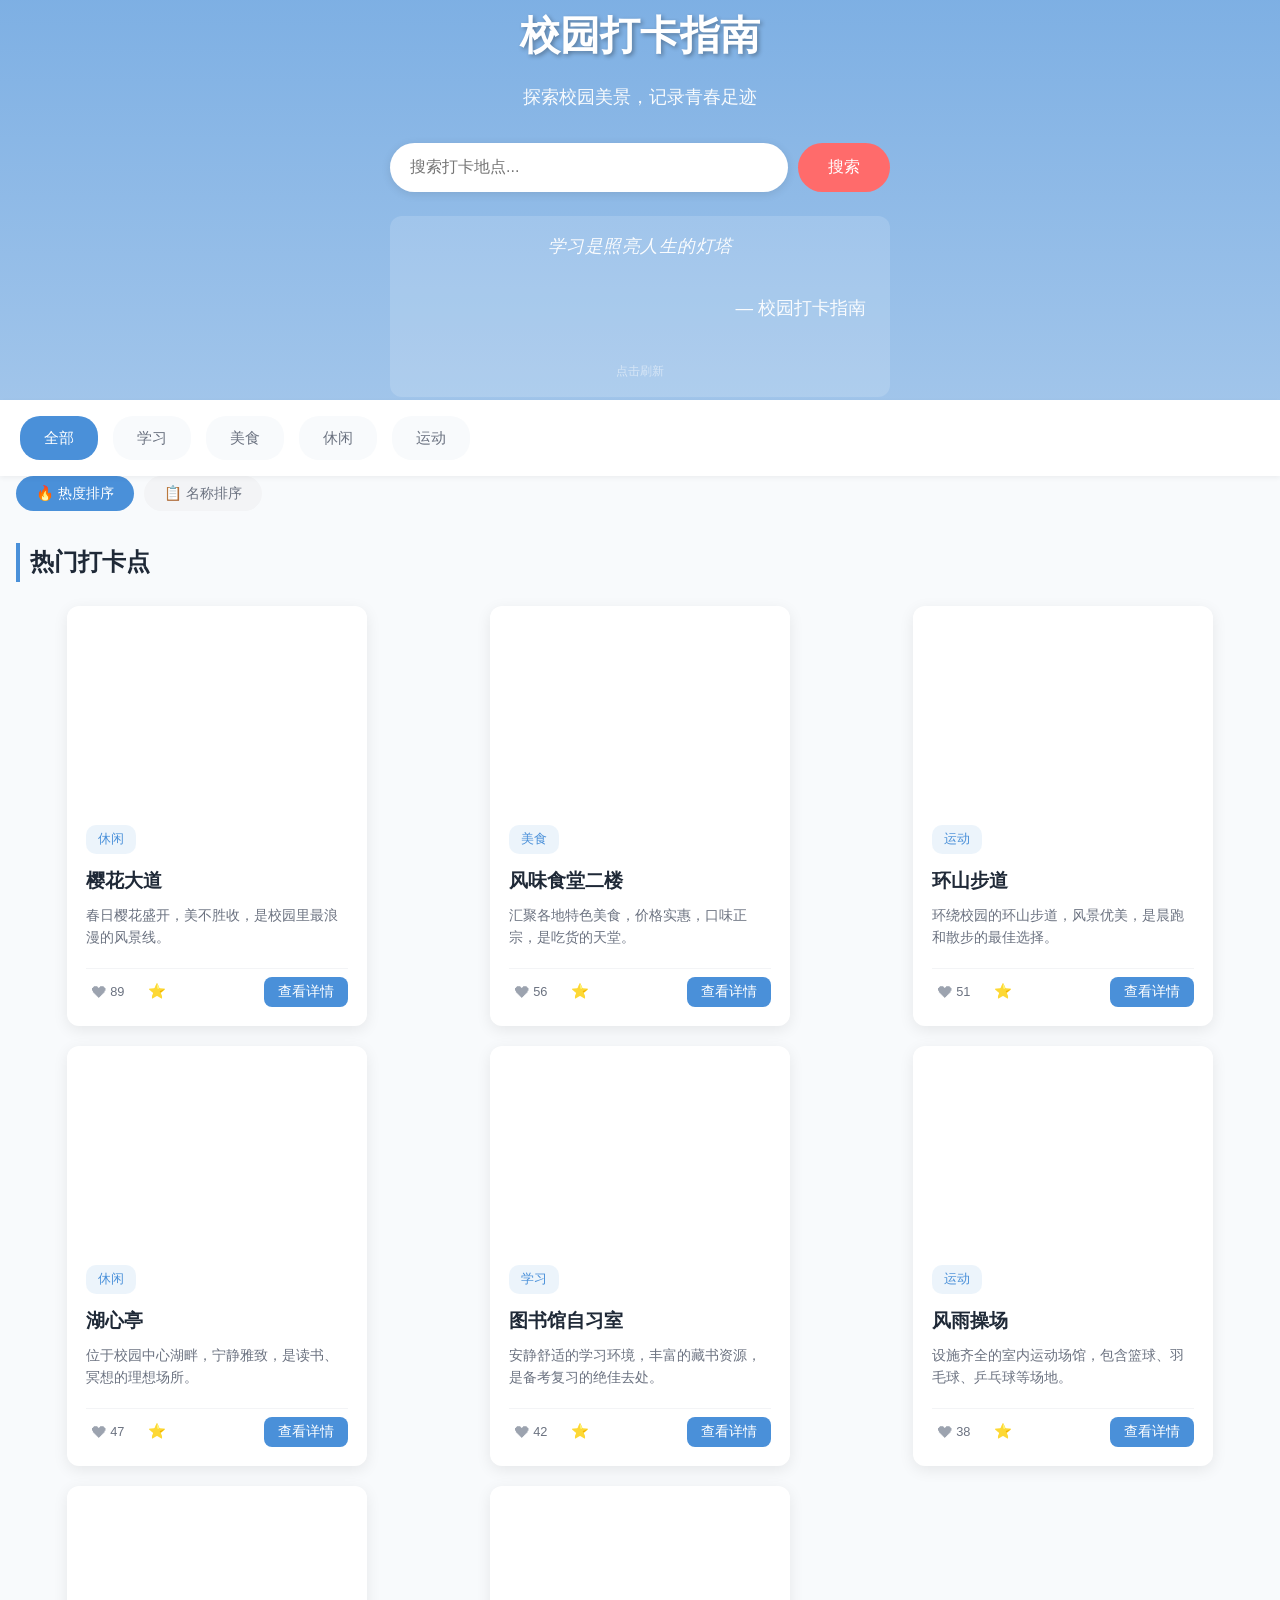
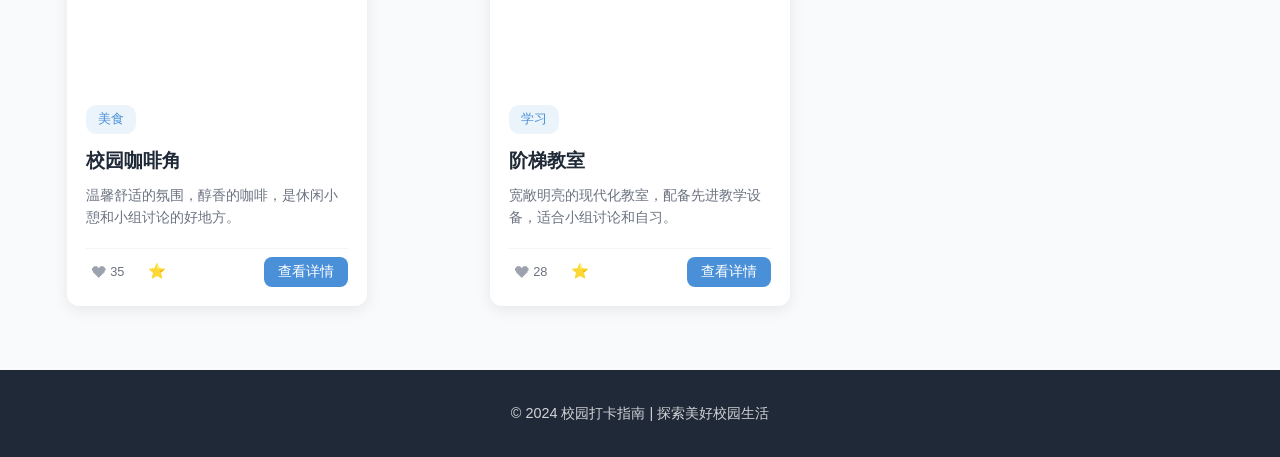
==== commit 5d480fa2: "替换图片为 Unsplash 高清照片，修复图片无法显示问题" ====
--- a/index.html
+++ b/index.html
@@ -7,7 +7,7 @@
 <style>
 *{margin:0;padding:0;box-sizing:border-box}
 body{font-family:'PingFang SC','Microsoft YaHei',sans-serif;background-color:#F8FAFC;color:#1F2937;line-height:1.6}
-.hero{position:relative;height:400px;background:linear-gradient(rgba(74,144,217,0.7),rgba(74,144,217,0.5)),url('https://trae-api-cn.mchost.guru/api/ide/v1/text_to_image?prompt=beautiful%20university%20campus%20landscape%2C%20spring%20season%2C%20green%20trees%2C%20modern%20buildings%2C%20students%20walking%2C%20sunny%20day%2C%20photorealistic&image_size=landscape_16_9');background-size:cover;background-position:center;display:flex;flex-direction:column;align-items:center;justify-content:center;color:white;text-align:center}
+.hero{position:relative;height:400px;background:linear-gradient(rgba(74,144,217,0.7),rgba(74,144,217,0.5)),url('https://images.unsplash.com/photo-1541339907198-e08756dedf3f?w=1920&q=80');background-size:cover;background-position:center;display:flex;flex-direction:column;align-items:center;justify-content:center;color:white;text-align:center}
 .hero h1{font-size:2.5rem;font-weight:600;margin-bottom:1rem;text-shadow:2px 2px 4px rgba(0,0,0,0.3)}
 .hero p{font-size:1.1rem;margin-bottom:2rem;opacity:0.95}
 .search-box{display:flex;gap:10px;width:90%;max-width:500px}
@@ -146,46 +146,30 @@
 </div>
 <script>
 var cardsData=[
-{id:1,title:'图书馆自习室',desc:'安静舒适的学习环境，丰富的藏书资源，是备考复习的绝佳去处。',category:'学习',image:'https://trae-api-cn.mchost.guru/api/ide/v1/text_to_image?prompt=university%20library%20study%20room%20interior%2C%20tall%20wooden%20bookshelves%20filled%20with%20books%2C%20reading%20desks%20with%20lamps%2C%20students%20studying%20quietly%2C%20bright%20natural%20lighting%20through%20large%20windows%2C%20academic%20atmosphere%2C%20photorealistic&image_size=landscape_4_3',detailDesc:'校园图书馆自习室拥有超过2000个座位，配备独立学习舱和小组讨论室。馆内藏书超过50万册，涵盖各学科领域。24小时开放区满足深夜学习需求，免费Wi-Fi覆盖全馆，是学霸们最爱的打卡圣地。每年期末季座无虚席，建议早8点前到馆占座。',initialLikes:42},
-{id:2,title:'阶梯教室',desc:'宽敞明亮的现代化教室，配备先进教学设备，适合小组讨论和自习。',category:'学习',image:'https://trae-api-cn.mchost.guru/api/ide/v1/text_to_image?prompt=modern%20university%20lecture%20hall%20interior%2C%20tiered%20wooden%20seating%20rows%2C%20large%20projector%20screen%2C%20bright%20natural%20lighting%2C%20academic%20atmosphere%2C%20photorealistic&image_size=landscape_4_3',detailDesc:'阶梯教室可容纳300人同时上课，配备4K投影仪和智能黑板系统。教室采用弧形阶梯设计，保证每个座位都有良好视野。课后开放为自习空间，空调、充电插座一应俱全，是小组项目讨论的热门地点。位于教学楼A区3层，周一至周五18:00-22:00开放自习。',initialLikes:28},
-{id:3,title:'风味食堂二楼',desc:'汇聚各地特色美食，价格实惠，口味正宗，是吃货的天堂。',category:'美食',image:'https://trae-api-cn.mchost.guru/api/ide/v1/text_to_image?prompt=Chinese%20university%20cafeteria%20food%20court%2C%20various%20food%20stalls%2C%20steaming%20hot%20dishes%2C%20students%20dining%2C%20warm%20lighting%2C%20bustling%20atmosphere%2C%20photorealistic&image_size=landscape_4_3',detailDesc:'风味食堂二楼汇集了来自全国各地的特色美食窗口，从四川麻辣烫到广东煲仔饭，从兰州拉面到东北饺子，应有尽有。人均消费仅15-25元，支持校园卡和移动支付。推荐必试：二楼的招牌黄焖鸡米饭（18元）和手工酸辣粉（12元），每到饭点大排长龙，建议错峰就餐。营业时间：10:30-13:30，16:30-19:30。',initialLikes:56},
-{id:4,title:'校园咖啡角',desc:'温馨舒适的氛围，醇香的咖啡，是休闲小憩和小组讨论的好地方。',category:'美食',image:'https://trae-api-cn.mchost.guru/api/ide/v1/text_to_image?prompt=cozy%20campus%20coffee%20shop%20corner%2C%20comfortable%20sofas%20and%20wooden%20tables%2C%20espresso%20machine%2C%20warm%20ambient%20lighting%2C%20books%20and%20plants%2C%20relaxed%20student%20atmosphere%2C%20photorealistic&image_size=landscape_4_3',detailDesc:'位于学生活动中心一楼的校园咖啡角，由学生创业团队运营。提供现磨咖啡、手工奶茶和精致甜点，价格亲民（美式15元、拿铁18元）。店内设有舒适的沙发区和高脚桌工作区，定期举办小型音乐会和读书分享会，是校园文艺青年的聚集地。免费Wi-Fi，支持手机充电，营业时间：9:00-22:00。',initialLikes:35},
-{id:5,title:'樱花大道',desc:'春日樱花盛开，美不胜收，是校园里最浪漫的风景线。',category:'休闲',image:'https://trae-api-cn.mchost.guru/api/ide/v1/text_to_image?prompt=beautiful%20cherry%20blossom%20avenue%20on%20university%20campus%2C%20pink%20sakura%20trees%20lining%20both%20sides%20of%20a%20long%20path%2C%20spring%20season%2C%20petals%20falling%20gently%2C%20students%20walking%2C%20warm%20sunlight%2C%20romantic%20atmosphere%2C%20photorealistic&image_size=landscape_4_3',detailDesc:'每年3月下旬至4月上旬，长约500米的樱花大道两侧近百株樱花同时绽放，形成粉白色的花廊。学校每年举办樱花文化节，有汉服游园、摄影比赛等活动，吸引众多市民前来观赏。最佳观赏时间是清晨7-8点和黄昏5-6点，光线柔和，拍照效果最佳。位于校园南门至图书馆之间，步行约15分钟。',initialLikes:89},
-{id:6,title:'湖心亭',desc:'位于校园中心湖畔，宁静雅致，是读书、冥想的理想场所。',category:'休闲',image:'https://trae-api-cn.mchost.guru/api/ide/v1/text_to_image?prompt=traditional%20Chinese%20pavilion%20on%20serene%20campus%20lake%2C%20winding%20bridge%2C%20willow%20trees%20reflecting%20in%20water%2C%20koi%20fish%2C%20golden%20sunset%20lighting%2C%20peaceful%20scenery%2C%20photorealistic&image_size=landscape_4_3',detailDesc:'湖心亭建于上世纪80年代，是校园的标志性建筑之一。通过九曲桥与岸边相连，亭内设有石桌石凳。湖中养有锦鲤和天鹅，周围垂柳依依，景色四季各异。清晨常有学生在此晨读，傍晚则是情侣约会和好友聊天的浪漫之地。湖心亭夜间有景观灯照明，是拍摄校园夜景的最佳取景点。',initialLikes:47},
-{id:7,title:'风雨操场',desc:'设施齐全的室内运动场馆，包含篮球、羽毛球、乒乓球等场地。',category:'运动',image:'https://trae-api-cn.mchost.guru/api/ide/v1/text_to_image?prompt=modern%20indoor%20sports%20gymnasium%2C%20basketball%20court%20with%20polished%20wooden%20floor%2C%20bright%20LED%20ceiling%20lights%2C%20athletic%20facility%2C%20clean%20and%20spacious%2C%20photorealistic&image_size=landscape_4_3',detailDesc:'风雨操场总面积达8000平方米，包含4个标准篮球场、12个羽毛球场和16张乒乓球桌。配备专业运动地板和LED照明系统，更衣室和淋浴间设施完善。凭学生证免费入场，周末和晚间时段人较多，建议错峰前往。周一至周五开放时间：6:00-22:00，周末：8:00-21:00。篮球场晚间需提前预约。',initialLikes:38},
-{id:8,title:'环山步道',desc:'环绕校园的环山步道，风景优美，是晨跑和散步的最佳选择。',category:'运动',image:'https://trae-api-cn.mchost.guru/api/ide/v1/text_to_image?prompt=scenic%20paved%20trail%20winding%20through%20green%20forest%20on%20hillside%20campus%2C%20morning%20sunlight%20through%20trees%2C%20overlooking%20university%20buildings%2C%20peaceful%20nature%20path%2C%20photorealistic&image_size=landscape_4_3',detailDesc:'全长3.5公里的环山步道，柏油路面平整，坡度适中，沿途设有休息长椅和里程标识。步道穿越校园后山的小森林，空气清新，鸟语花香。沿途可俯瞰整个校园全景，是摄影爱好者的取景胜地。清晨6-8点是晨跑高峰，夜晚有柔和的路灯照明至23:00。全程步行约40分钟，跑步约20分钟，适合各年龄段锻炼。',initialLikes:51}
+{id:1,title:'图书馆自习室',desc:'安静舒适的学习环境，丰富的藏书资源，是备考复习的绝佳去处。',category:'学习',image:'https://images.unsplash.com/photo-1562774053-701939374585?w=600&q=80',detailDesc:'校园图书馆自习室拥有超过2000个座位，配备独立学习舱和小组讨论室。馆内藏书超过50万册，涵盖各学科领域。24小时开放区满足深夜学习需求，免费Wi-Fi覆盖全馆，是学霸们最爱的打卡圣地。每年期末季座无虚席，建议早8点前到馆占座。',initialLikes:42},
+{id:2,title:'阶梯教室',desc:'宽敞明亮的现代化教室，配备先进教学设备，适合小组讨论和自习。',category:'学习',image:'https://images.unsplash.com/photo-1588196749597-9ff075ee6b5b?w=600&q=80',detailDesc:'阶梯教室可容纳300人同时上课，配备4K投影仪和智能黑板系统。教室采用弧形阶梯设计，保证每个座位都有良好视野。课后开放为自习空间，空调、充电插座一应俱全，是小组项目讨论的热门地点。位于教学楼A区3层，周一至周五18:00-22:00开放自习。',initialLikes:28},
+{id:3,title:'风味食堂二楼',desc:'汇聚各地特色美食，价格实惠，口味正宗，是吃货的天堂。',category:'美食',image:'https://images.unsplash.com/photo-1414235077428-338989a2e8c0?w=600&q=80',detailDesc:'风味食堂二楼汇集了来自全国各地的特色美食窗口，从四川麻辣烫到广东煲仔饭，从兰州拉面到东北饺子，应有尽有。人均消费仅15-25元，支持校园卡和移动支付。推荐必试：二楼的招牌黄焖鸡米饭（18元）和手工酸辣粉（12元），每到饭点大排长龙，建议错峰就餐。营业时间：10:30-13:30，16:30-19:30。',initialLikes:56},
+{id:4,title:'校园咖啡角',desc:'温馨舒适的氛围，醇香的咖啡，是休闲小憩和小组讨论的好地方。',category:'美食',image:'https://images.unsplash.com/photo-1501339847302-ac426a4a7cbb?w=600&q=80',detailDesc:'位于学生活动中心一楼的校园咖啡角，由学生创业团队运营。提供现磨咖啡、手工奶茶和精致甜点，价格亲民（美式15元、拿铁18元）。店内设有舒适的沙发区和高脚桌工作区，定期举办小型音乐会和读书分享会，是校园文艺青年的聚集地。免费Wi-Fi，支持手机充电，营业时间：9:00-22:00。',initialLikes:35},
+{id:5,title:'樱花大道',desc:'春日樱花盛开，美不胜收，是校园里最浪漫的风景线。',category:'休闲',image:'https://images.unsplash.com/photo-1522383225653-ed111181a951?w=600&q=80',detailDesc:'每年3月下旬至4月上旬，长约500米的樱花大道两侧近百株樱花同时绽放，形成粉白色的花廊。学校每年举办樱花文化节，有汉服游园、摄影比赛等活动，吸引众多市民前来观赏。最佳观赏时间是清晨7-8点和黄昏5-6点，光线柔和，拍照效果最佳。位于校园南门至图书馆之间，步行约15分钟。',initialLikes:89},
+{id:6,title:'湖心亭',desc:'位于校园中心湖畔，宁静雅致，是读书、冥想的理想场所。',category:'休闲',image:'https://images.unsplash.com/photo-1501785888041-af3ef285b470?w=600&q=80',detailDesc:'湖心亭建于上世纪80年代，是校园的标志性建筑之一。通过九曲桥与岸边相连，亭内设有石桌石凳。湖中养有锦鲤和天鹅，周围垂柳依依，景色四季各异。清晨常有学生在此晨读，傍晚则是情侣约会和好友聊天的浪漫之地。湖心亭夜间有景观灯照明，是拍摄校园夜景的最佳取景点。',initialLikes:47},
+{id:7,title:'风雨操场',desc:'设施齐全的室内运动场馆，包含篮球、羽毛球、乒乓球等场地。',category:'运动',image:'https://images.unsplash.com/photo-1534438327276-14e5300c3a48?w=600&q=80',detailDesc:'风雨操场总面积达8000平方米，包含4个标准篮球场、12个羽毛球场和16张乒乓球桌。配备专业运动地板和LED照明系统，更衣室和淋浴间设施完善。凭学生证免费入场，周末和晚间时段人较多，建议错峰前往。周一至周五开放时间：6:00-22:00，周末：8:00-21:00。篮球场晚间需提前预约。',initialLikes:38},
+{id:8,title:'环山步道',desc:'环绕校园的环山步道，风景优美，是晨跑和散步的最佳选择。',category:'运动',image:'https://images.unsplash.com/photo-1551632811-561732d1e306?w=600&q=80',detailDesc:'全长3.5公里的环山步道，柏油路面平整，坡度适中，沿途设有休息长椅和里程标识。步道穿越校园后山的小森林，空气清新，鸟语花香。沿途可俯瞰整个校园全景，是摄影爱好者的取景胜地。清晨6-8点是晨跑高峰，夜晚有柔和的路灯照明至23:00。全程步行约40分钟，跑步约20分钟，适合各年龄段锻炼。',initialLikes:51}
 ];
 var currentCategory='all',currentSort='likes',currentSearch='',currentModalCardId=null;
-function loadLikesData(){var a=localStorage.getItem('card_likes');if(a){try{return JSON.parse(a)}catch(b){return{}}}var c={};cardsData.forEach(function(d){c[d.id]=d.initialLikes});saveLikesData(c);return c}
+function loadLikesData(){var a=localStorage.getItem('card_likes');if(a){try{return JSON.parse(a)}catch(e){return{}}}return{}}
 function saveLikesData(a){localStorage.setItem('card_likes',JSON.stringify(a))}
-function loadUserLikes(){var a=localStorage.getItem('card_user_likes');if(a){try{return JSON.parse(a)}catch(b){return[]}}return[]}
-function saveUserLikes(a){localStorage.setItem('card_user_likes',JSON.stringify(a))}
-function loadFavorites(){var a=localStorage.getItem('card_favorites');if(a){try{return JSON.parse(a)}catch(b){return[]}}return[]}
-function saveFavorites(a){localStorage.setItem('card_favorites',JSON.stringify(a))}
-var likesCountData=loadLikesData(),userLikes=loadUserLikes(),favorites=loadFavorites();
-function renderCards(a){var b=document.getElementById('cardsContainer');b.innerHTML='';if(a.length===0){b.innerHTML='<p style="grid-column:1/-1;text-align:center;color:#9CA3AF;padding:3rem 0;font-size:1.1rem;">没有找到匹配的打卡点，试试其他关键词吧~</p>';return}a.forEach(function(c){var d=likesCountData[c.id]||c.initialLikes,e=userLikes.indexOf(c.id)!==-1,f=favorites.indexOf(c.id)!==-1,g=c.category+'区';var h='<div class="card" data-id="'+c.id+'" data-category="'+c.category+'">'+'<div class="card-image" style="background-image:url(\''+c.image+'\')"></div>'+'<div class="card-content">'+'<span class="card-category">'+g+'</span>'+'<h3 class="card-title">'+c.title+'</h3>'+'<p class="card-desc">'+c.desc+'</p>'+'<div class="card-actions">'+'<div class="action-group">'+'<button class="action-btn like-btn'+(e?' liked':'')+'" data-action="like" data-id="'+c.id+'">'+'<span class="like-icon">'+(e?'❤':'🤍')+'</span>'+'<span class="like-count">'+d+'</span>'+'</button>'+'<button class="action-btn fav-btn'+(f?' favorited':'')+'" data-action="fav" data-id="'+c.id+'">'+(f?'⭐':'☆')+'</button>'+'</div>'+'<button class="card-detail-btn" data-action="detail" data-id="'+c.id+'">查看详情</button>'+'</div>'+'</div>'+'</div>';b.insertAdjacentHTML('beforeend',h)});bindCardEvents();setupScrollAnimation()}
-function setupScrollAnimation(){var a=document.querySelectorAll('.card:not(.card-visible)');if(a.length===0)return;if('IntersectionObserver'in window){var b=new IntersectionObserver(function(c){c.forEach(function(d){if(d.isIntersecting){var e=d.target,f=Array.prototype.indexOf.call(a,e),g=(f*0.1)+'s';e.style.transition='opacity 0.6s ease-out '+g+', transform 0.6s ease-out '+g;e.style.opacity='1';e.style.transform='translateY(0)';e.classList.add('card-visible');e.addEventListener('transitionend',function h(i){if(i.propertyName==='transform'){e.style.transition='';e.removeEventListener('transitionend',h)}});b.unobserve(e)}})},{threshold:0.2,rootMargin:'0px 0px -50px 0px'});a.forEach(function(c){b.observe(c)})}else{a.forEach(function(c){c.style.opacity='1';c.style.transform='translateY(0)';c.classList.add('card-visible')})}}
-function bindCardEvents(){var a=document.getElementById('cardsContainer');a.removeEventListener('click',cardClickHandler);a.addEventListener('click',cardClickHandler)}
-function cardClickHandler(a){var b=a.target.closest('[data-action]');if(b){var c=b.getAttribute('data-action'),d=parseInt(b.getAttribute('data-id'),10);if(c==='like'){a.stopPropagation();toggleLike(d);return}if(c==='fav'){a.stopPropagation();toggleFavorite(d);return}if(c==='detail'){a.stopPropagation();openDetail(d);return}}var e=a.target.closest('.card');if(e){var d=parseInt(e.getAttribute('data-id'),10);openDetail(d)}}
-function getFilteredAndSortedData(){var a=cardsData.slice();if(currentCategory!=='all'){a=a.filter(function(b){return b.category===currentCategory})}if(currentSearch!==''){var c=currentSearch;a=a.filter(function(b){return b.title.indexOf(c)!==-1||b.desc.indexOf(c)!==-1})}if(currentSort==='likes'){a.sort(function(b,d){var e=likesCountData[b.id]||b.initialLikes,f=likesCountData[d.id]||d.initialLikes;return f-e})}else if(currentSort==='name'){a.sort(function(b,d){return b.title.localeCompare(d.title,'zh-CN')})}return a}
-function refreshCards(){var a=getFilteredAndSortedData();renderCards(a)}
-function sortCards(a){currentSort=a;var b=document.querySelectorAll('#sortBar .sort-btn');b.forEach(function(c){if(c.getAttribute('data-sort')===a){c.classList.add('active')}else{c.classList.remove('active')}});refreshCards()}
-function openDetail(a){var b=cardsData.find(function(c){return c.id===a});if(!b)return;currentModalCardId=a;var d=likesCountData[a]||b.initialLikes,e=userLikes.indexOf(a)!==-1,f=favorites.indexOf(a)!==-1;document.getElementById('modalImage').style.backgroundImage='url(\''+b.image+'\')';document.getElementById('modalCategory').textContent=b.category+'区';document.getElementById('modalTitle').textContent=b.title;document.getElementById('modalDetailDesc').textContent=b.detailDesc;var g=document.getElementById('modalActions');g.innerHTML='<button class="action-btn like-btn'+(e?' liked':'')+'" id="modalLikeBtn" data-action="like" data-id="'+a+'">'+(e?'❤':'🤍')+' 点赞 '+d+'</button>'+'<button class="action-btn fav-btn'+(f?' favorited':'')+'" id="modalFavBtn" data-action="fav" data-id="'+a+'">'+(f?'⭐':'☆')+' 收藏</button>';document.getElementById('modalLikeBtn').addEventListener('click',function(h){h.stopPropagation();toggleLike(a)});document.getElementById('modalFavBtn').addEventListener('click',function(h){h.stopPropagation();toggleFavorite(a)});var i=document.getElementById('modalOverlay');i.classList.remove('closing');i.classList.add('visible');document.body.style.overflow='hidden'}
-function closeDetail(){var a=document.getElementById('modalOverlay');a.classList.remove('visible');a.classList.add('closing');document.body.style.overflow='';setTimeout(function(){a.classList.remove('closing')},260);currentModalCardId=null}
-function toggleLike(a){var b=userLikes.indexOf(a),c=likesCountData[a]||(cardsData.find(function(d){return d.id===a})||{}).initialLikes||0;if(b!==-1){userLikes.splice(b,1);likesCountData[a]=Math.max(0,c-1)}else{userLikes.push(a);likesCountData[a]=c+1}saveLikesData(likesCountData);saveUserLikes(userLikes);refreshCards();if(currentModalCardId===a){openDetail(a)}}
-function toggleFavorite(a){var b=favorites.indexOf(a);if(b!==-1){favorites.splice(b,1)}else{favorites.push(a)}saveFavorites(favorites);refreshCards();if(currentModalCardId===a){openDetail(a)}}
-function debounce(a,b){var c=null;return function(){var d=this,e=arguments;clearTimeout(c);c=setTimeout(function(){a.apply(d,e)},b)}}
-function performSearch(){var a=document.getElementById('searchInput');currentSearch=a.value.toLowerCase().trim();refreshCards()}
-var debouncedSearch=debounce(performSearch,300);
-function filterByCategory(a){currentCategory=a;var b=document.querySelectorAll('#categoryContainer .category-tag');b.forEach(function(c){if(c.getAttribute('data-category')===a){c.classList.add('active')}else{c.classList.remove('active')}});refreshCards()}
-var FALLBACK_QUOTES=[{text:'天行健，君子以自强不息。',source:'《周易》'},{text:'千里之行，始于足下。',source:'老子《道德经》'},{text:'学而不思则罔，思而不学则殆。',source:'孔子《论语》'},{text:'路漫漫其修远兮，吾将上下而求索。',source:'屈原《离骚》'},{text:'宝剑锋从磨砺出，梅花香自苦寒来。',source:'《警世贤文》'}];
-var quoteAbortController=null,quoteFetching=false;
-function showQuoteLoading(){document.getElementById('quoteLoading').style.display='flex';document.getElementById('quoteContent').style.display='none'}
-function showQuoteContent(a,b){document.getElementById('quoteLoading').style.display='none';document.getElementById('quoteContent').style.display='block';document.getElementById('quoteText').textContent=a;document.getElementById('quoteSource').textContent='—— '+b}
-function showFallbackQuote(){var a=Math.floor(Math.random()*FALLBACK_QUOTES.length),b=FALLBACK_QUOTES[a];showQuoteContent(b.text,b.source)}
-function fetchHitokoto(){if(quoteAbortController){quoteAbortController.abort()}quoteFetching=true;showQuoteLoading();quoteAbortController=new AbortController();var a=quoteAbortController.signal,b=setTimeout(function(){quoteAbortController.abort()},5000);fetch('https://v1.hitokoto.cn/',{signal:a}).then(function(c){clearTimeout(b);if(!c.ok){throw new Error('HTTP '+c.status)}return c.json()}).then(function(c){showQuoteContent(c.hitokoto,c.from);quoteFetching=false;quoteAbortController=null}).catch(function(c){clearTimeout(b);showFallbackQuote();quoteFetching=false;quoteAbortController=null})}
-function init(){var a=document.querySelectorAll('#categoryContainer .category-tag');a.forEach(function(b){b.addEventListener('click',function(){var c=this.getAttribute('data-category');filterByCategory(c)})});var d=document.querySelectorAll('#sortBar .sort-btn');d.forEach(function(b){b.addEventListener('click',function(){var c=this.getAttribute('data-sort');sortCards(c)})});var e=document.getElementById('searchInput');e.addEventListener('input',debouncedSearch);document.getElementById('searchBtn').addEventListener('click',function(){performSearch()});e.addEventListener('keyup',function(b){if(b.key==='Enter'){performSearch()}});document.getElementById('modalClose').addEventListener('click',closeDetail);document.getElementById('modalOverlay').addEventListener('click',function(b){if(b.target===this){closeDetail()}});document.addEventListener('keydown',function(b){if(b.key==='Escape'&&currentModalCardId!==null){closeDetail()}});document.getElementById('dailyQuote').addEventListener('click',function(){fetchHitokoto()});refreshCards();fetchHitokoto()}
-document.addEventListener('DOMContentLoaded',init);
+function loadFavoritesData(){var a=localStorage.getItem('card_favorites');if(a){try{return JSON.parse(a)}catch(e){return[]}}return[]}
+function saveFavoritesData(a){localStorage.setItem('card_favorites',JSON.stringify(a))}
+function createCard(a){var b=loadLikesData(),c=loadFavoritesData(),d=document.createElement('div');d.className='card';d.dataset.id=a.id;var e=b[a.id]?b[a.id]:a.initialLikes,f=c.includes(a.id);d.innerHTML='<div class="card-image" style="background-image:url('+a.image+')"></div><div class="card-content"><span class="card-category">'+a.category+'</span><h3 class="card-title">'+a.title+'</h3><p class="card-desc">'+a.desc+'</p><div class="card-actions"><div class="action-group"><button class="action-btn like-btn'+(f?" liked":"")+'" data-id="'+a.id+'"><span>❤</span><span class="like-count">'+e+'</span></button><button class="action-btn fav-btn'+(f?" favorited":"")+'" data-id="'+a.id+'"><span>⭐</span></button></div><button class="card-detail-btn" data-id="'+a.id+'">查看详情</button></div></div>';return d}
+function filterCards(){var a=cardsData.filter(function(b){return currentCategory==='all'||b.category===currentCategory}).filter(function(b){return currentSearch===''||b.title.toLowerCase().includes(currentSearch.toLowerCase())||b.desc.toLowerCase().includes(currentSearch.toLowerCase())});return a}
+function sortCards(a){if(currentSort==='likes'){var b=loadLikesData();a.sort(function(c,d){var e=b[c.id]?b[c.id]:c.initialLikes,f=b[d.id]?b[d.id]:d.initialLikes;return f-e})}else a.sort(function(b,c){return b.title.localeCompare(c.title,'zh-CN')});return a}
+function renderCards(){var a=filterCards();a=sortCards(a);var b=document.getElementById('cardsContainer');b.innerHTML='';var c=0;a.forEach(function(d){setTimeout(function(){var e=createCard(d);b.appendChild(e);requestAnimationFrame(function(){e.style.opacity='1';e.style.transform='translateY(0)'})},c*100);c++})}
+function openModal(a){var b=cardsData.find(function(c){return c.id===a});if(!b)return;currentModalCardId=a;var c=document.getElementById('modalOverlay'),d=document.getElementById('modalImage'),e=document.getElementById('modalCategory'),f=document.getElementById('modalTitle'),g=document.getElementById('modalDetailDesc'),h=document.getElementById('modalActions');d.style.backgroundImage='url('+b.image+')';e.textContent=b.category;f.textContent=b.title;g.textContent=b.detailDesc;var i=loadLikesData(),j=i[a]?i[a]:b.initialLikes,k=loadFavoritesData(),l=k.includes(a);h.innerHTML='<button class="action-btn like-btn'+(l?" liked":"")+'" data-id="'+a+'"><span>❤</span><span>'+j+'</span></button><button class="action-btn fav-btn'+(l?" favorited":"")+'" data-id="'+a+'"><span>⭐</span><span>收藏</span></button>';c.classList.add('visible');c.classList.remove('closing');document.body.style.overflow='hidden'}
+function closeModal(){var a=document.getElementById('modalOverlay');a.classList.remove('visible');a.classList.add('closing');document.body.style.overflow='auto';currentModalCardId=null}
+function handleLike(a){var b=loadLikesData(),c=loadFavoritesData();if(c.includes(a)){b[a]=b[a]?b[a]-1:cardsData.find(function(d){return d.id===a}).initialLikes-1}else{b[a]=b[a]?b[a]+1:cardsData.find(function(d){return d.id===a}).initialLikes+1}saveLikesData(b);var d=document.querySelectorAll('[data-id="'+a+'"]');d.forEach(function(e){var f=e.querySelector('.like-count');if(f)f.textContent=b[a]})}
+function handleFavorite(a){var b=loadFavoritesData();if(b.includes(a)){b=b.filter(function(c){return c!==a})}else{b.push(a)}saveFavoritesData(b);var c=document.querySelectorAll('[data-id="'+a+'"]');c.forEach(function(d){d.classList.toggle('favorited')});handleLike(a)}
+function fetchDailyQuote(){var a='https://api.quotable.io/quotes/random?limit=1&tags=inspirational';fetch(a).then(function(b){return b.json()}).then(function(b){var c=document.getElementById('quoteLoading'),d=document.getElementById('quoteContent'),e=document.getElementById('quoteText'),f=document.getElementById('quoteSource');c.style.display='none';d.style.display='block';e.textContent=b[0].content;f.textContent='— '+b[0].author}).catch(function(){document.getElementById('quoteLoading').style.display='none';document.getElementById('quoteContent').style.display='block';document.getElementById('quoteText').textContent='学习是照亮人生的灯塔';document.getElementById('quoteSource').textContent='— 校园打卡指南'})}
+document.addEventListener('DOMContentLoaded',function(){renderCards();fetchDailyQuote();document.getElementById('searchInput').addEventListener('input',function(a){currentSearch=a.target.value;renderCards()});document.getElementById('searchBtn').addEventListener('click',function(){renderCards()});document.getElementById('searchInput').addEventListener('keyup',function(a){a.key==='Enter'&&renderCards()});document.getElementById('categoryContainer').addEventListener('click',function(a){var b=a.target.closest('.category-tag');if(b){document.querySelectorAll('.category-tag').forEach(function(c){c.classList.remove('active')});b.classList.add('active');currentCategory=b.dataset.category;renderCards()}});document.getElementById('sortBar').addEventListener('click',function(a){var b=a.target.closest('.sort-btn');if(b){document.querySelectorAll('.sort-btn').forEach(function(c){c.classList.remove('active')});b.classList.add('active');currentSort=b.dataset.sort;renderCards()}});document.getElementById('cardsContainer').addEventListener('click',function(a){var b=a.target.closest('.card-detail-btn');if(b){var c=parseInt(b.dataset.id);openModal(c)}var d=a.target.closest('.like-btn');if(d){a.stopPropagation();var e=parseInt(d.dataset.id);handleLike(e);d.classList.toggle('liked')}var f=a.target.closest('.fav-btn');if(f){a.stopPropagation();var g=parseInt(f.dataset.id);handleFavorite(g)}});document.getElementById('modalClose').addEventListener('click',closeModal);document.getElementById('modalOverlay').addEventListener('click',function(a){a.target===document.getElementById('modalOverlay')&&closeModal()});document.getElementById('modalActions').addEventListener('click',function(a){var b=a.target.closest('.like-btn');if(b){var c=parseInt(b.dataset.id);handleLike(c);b.classList.toggle('liked')}var d=a.target.closest('.fav-btn');if(d){var e=parseInt(d.dataset.id);handleFavorite(e);d.classList.toggle('favorited')}});document.getElementById('dailyQuote').addEventListener('click',fetchDailyQuote);document.addEventListener('keyup',function(a){a.key==='Escape'&&document.getElementById('modalOverlay').classList.contains('visible')&&closeModal()})});
 </script>
 </body>
 </html>
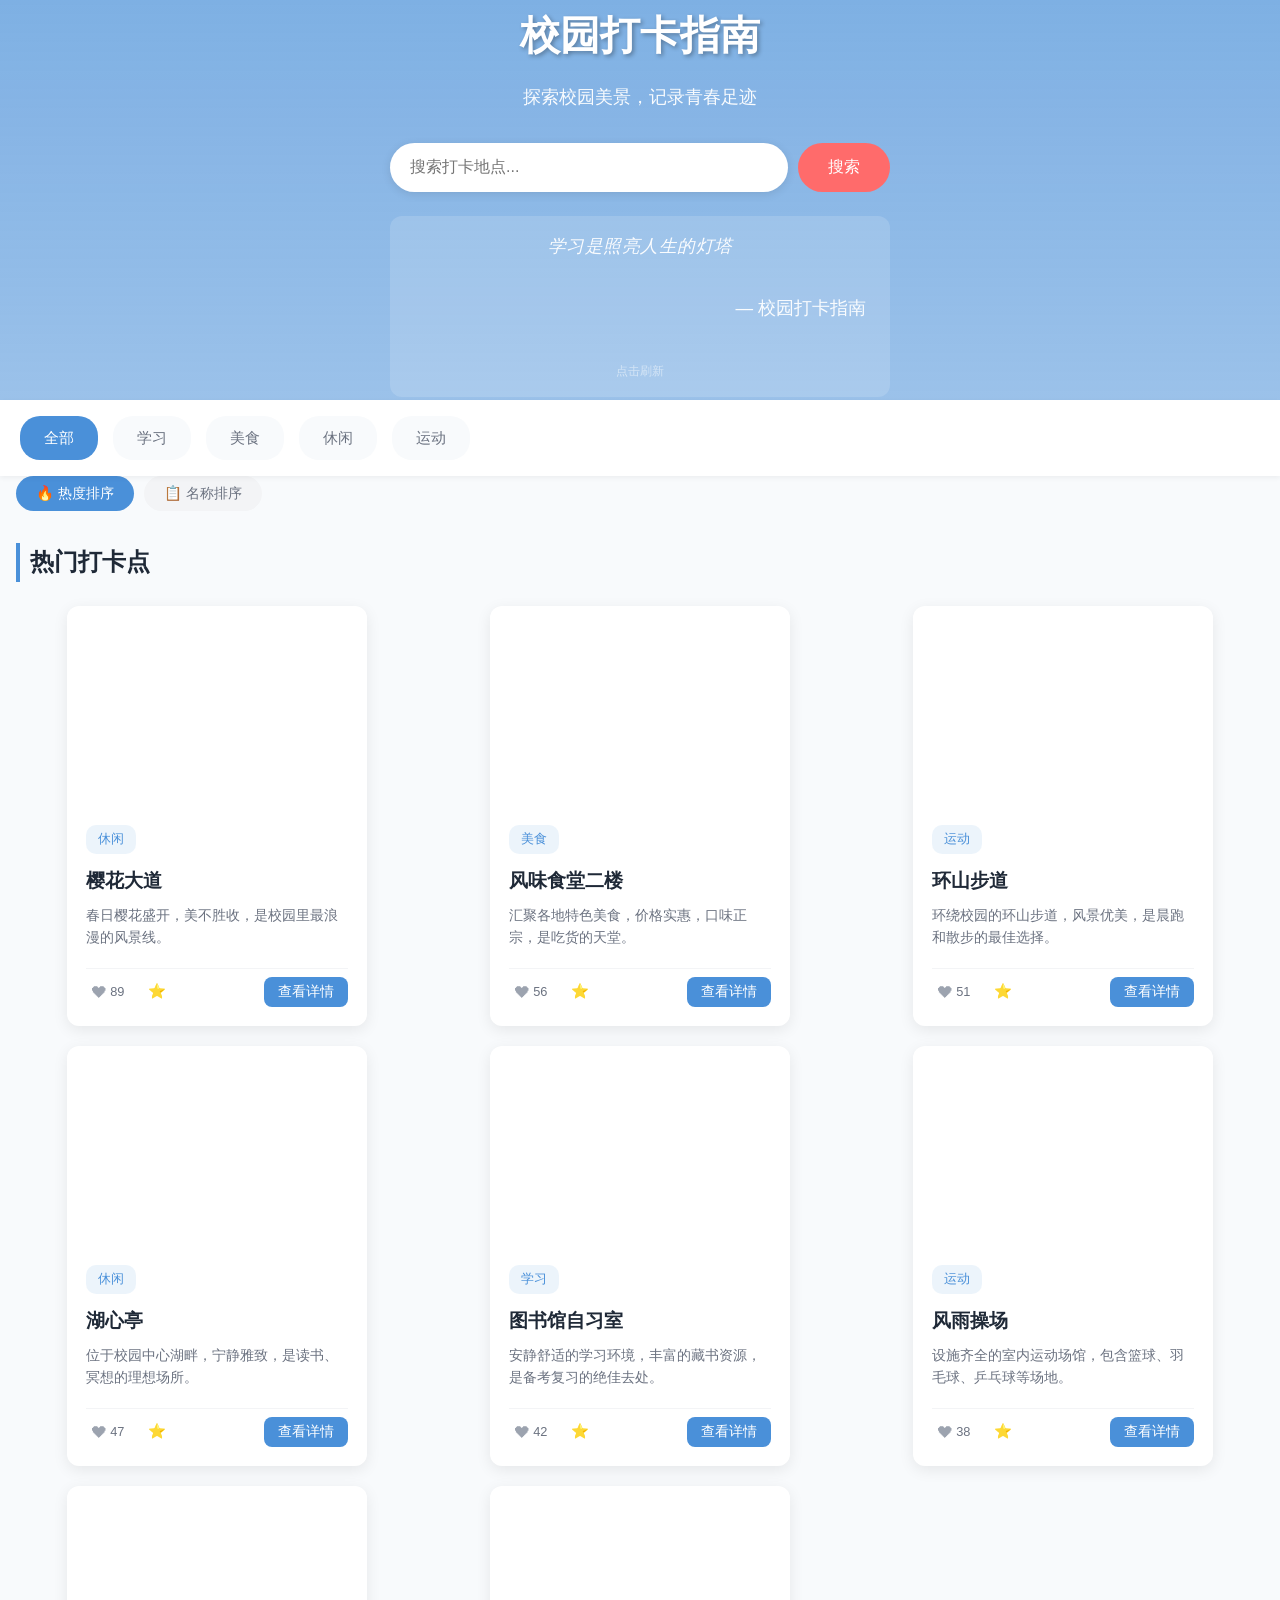
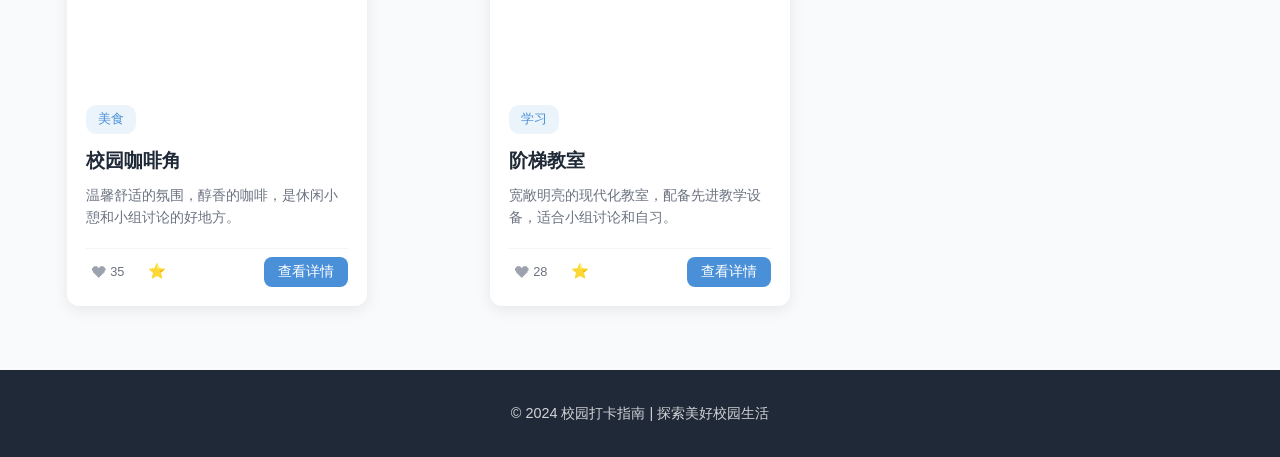
==== commit 44caa1a1: "增加滚动动效：淡入/滑入、视差滚动、弹窗过渡动画" ====
--- a/index.html
+++ b/index.html
@@ -6,8 +6,16 @@
 <title>校园打卡指南</title>
 <style>
 *{margin:0;padding:0;box-sizing:border-box}
+html{scroll-behavior:smooth}
 body{font-family:'PingFang SC','Microsoft YaHei',sans-serif;background-color:#F8FAFC;color:#1F2937;line-height:1.6}
-.hero{position:relative;height:400px;background:linear-gradient(rgba(74,144,217,0.7),rgba(74,144,217,0.5)),url('https://images.unsplash.com/photo-1541339907198-e08756dedf3f?w=1920&q=80');background-size:cover;background-position:center;display:flex;flex-direction:column;align-items:center;justify-content:center;color:white;text-align:center}
+.reveal{opacity:0;transform:translateY(40px);transition:opacity 0.7s cubic-bezier(0.4,0,0.2,1),transform 0.7s cubic-bezier(0.4,0,0.2,1)}
+.reveal.visible{opacity:1;transform:translateY(0)}
+.reveal-delay-1{transition-delay:0.12s}
+.reveal-delay-2{transition-delay:0.24s}
+.reveal-delay-3{transition-delay:0.36s}
+.hero{position:relative;height:400px;overflow:hidden;display:flex;flex-direction:column;align-items:center;justify-content:center;color:white;text-align:center}
+.hero-bg{position:absolute;top:0;left:0;width:100%;height:120%;background:linear-gradient(rgba(74,144,217,0.7),rgba(74,144,217,0.5)),url('https://images.unsplash.com/photo-1541339907198-e08756dedf3f?w=1920&q=80');background-size:cover;background-position:center;will-change:transform;z-index:0}
+.hero-content{position:relative;z-index:1;display:flex;flex-direction:column;align-items:center;width:100%;padding:0 1rem}
 .hero h1{font-size:2.5rem;font-weight:600;margin-bottom:1rem;text-shadow:2px 2px 4px rgba(0,0,0,0.3)}
 .hero p{font-size:1.1rem;margin-bottom:2rem;opacity:0.95}
 .search-box{display:flex;gap:10px;width:90%;max-width:500px}
@@ -24,7 +32,8 @@
 .quote-source{font-size:0.85rem;opacity:0.7;text-align:right;color:#fff}
 .quote-refresh{font-size:0.75rem;opacity:0.5;text-align:center;cursor:pointer;margin-top:8px;color:#fff;transition:opacity 0.3s}
 .daily-quote:hover .quote-refresh{opacity:0.8}
-.category-nav{background-color:white;padding:1rem 0;box-shadow:0 2px 5px rgba(0,0,0,0.05);position:sticky;top:0;z-index:100}
+.category-nav{background-color:white;padding:1rem 0;box-shadow:0 2px 5px rgba(0,0,0,0.05);position:sticky;top:0;z-index:100;transition:box-shadow 0.4s ease,background-color 0.4s ease}
+.category-nav.scrolled{box-shadow:0 4px 20px rgba(0,0,0,0.12);background-color:rgba(255,255,255,0.98)}
 .category-container{display:flex;gap:15px;overflow-x:auto;padding:0 20px;scrollbar-width:none}
 .category-container::-webkit-scrollbar{display:none}
 .category-tag{flex-shrink:0;padding:10px 24px;background-color:#F8FAFC;color:#6B7280;border-radius:20px;cursor:pointer;transition:all 0.3s;font-size:0.95rem;user-select:none}
@@ -36,7 +45,7 @@
 .recommendations{padding:1rem 1rem 2rem;max-width:1400px;margin:0 auto}
 .recommendations h2{font-size:1.5rem;margin-bottom:1.5rem;padding-left:10px;border-left:4px solid #4A90D9}
 .cards-container{display:grid;grid-template-columns:repeat(auto-fill,minmax(300px,1fr));gap:20px;justify-items:center}
-.card{width:300px;height:420px;background-color:white;border-radius:12px;overflow:hidden;box-shadow:0 4px 15px rgba(0,0,0,0.08);position:relative;cursor:pointer;display:flex;flex-direction:column;opacity:0;transform:translateY(30px);transition:transform 0.35s cubic-bezier(0.4,0,0.2,1),box-shadow 0.35s cubic-bezier(0.4,0,0.2,1);will-change:transform,opacity}
+.card{width:300px;height:420px;background-color:white;border-radius:12px;overflow:hidden;box-shadow:0 4px 15px rgba(0,0,0,0.08);position:relative;cursor:pointer;display:flex;flex-direction:column;opacity:0;transform:translateY(30px);transition:opacity 0.5s ease,transform 0.5s cubic-bezier(0.4,0,0.2,1),box-shadow 0.35s cubic-bezier(0.4,0,0.2,1);will-change:transform,opacity}
 .card:hover{transform:translateY(-8px);box-shadow:0 12px 30px rgba(0,0,0,0.15)}
 .card-image{width:100%;height:200px;background-size:cover;background-position:center;flex-shrink:0;position:relative;transition:transform 0.4s cubic-bezier(0.4,0,0.2,1)}
 .card:hover .card-image{transform:scale(1.08)}
@@ -55,10 +64,10 @@
 .action-btn .like-count{font-size:0.8rem;color:#6B7280}
 .card-detail-btn{padding:6px 14px;background-color:#4A90D9;color:white;border:none;border-radius:8px;cursor:pointer;font-size:0.85rem;transition:background-color 0.3s cubic-bezier(0.4,0,0.2,1);white-space:nowrap}
 .card-detail-btn:hover{background-color:#3d80c7}
-.modal-overlay{position:fixed;top:0;left:0;width:100%;height:100%;background-color:rgba(0,0,0,0.6);z-index:1000;display:flex;justify-content:center;align-items:center;opacity:0;visibility:hidden;transition:opacity 0.3s cubic-bezier(0.4,0,0.2,1),visibility 0s 0.3s}
-.modal-overlay.visible{opacity:1;visibility:visible;transition:opacity 0.3s cubic-bezier(0.4,0,0.2,1),visibility 0s 0s}
+.modal-overlay{position:fixed;top:0;left:0;width:100%;height:100%;background-color:rgba(0,0,0,0.6);z-index:1000;display:flex;justify-content:center;align-items:center;opacity:0;visibility:hidden;transition:opacity 0.35s cubic-bezier(0.4,0,0.2,1),visibility 0s 0.35s,backdrop-filter 0.35s ease}
+.modal-overlay.visible{opacity:1;visibility:visible;transition:opacity 0.35s cubic-bezier(0.4,0,0.2,1),visibility 0s 0s,backdrop-filter 0.35s ease}
 .modal-overlay.closing{opacity:0;visibility:visible;transition:opacity 0.25s ease-in,visibility 0s 0.25s}
-.modal-panel{position:fixed;top:50%;left:50%;transform:translate(-50%,-50%) scale(0.9);background-color:white;border-radius:12px;width:90%;max-width:600px;max-height:85vh;overflow-y:auto;z-index:1001;box-shadow:0 20px 60px rgba(0,0,0,0.3);opacity:0;transition:opacity 0.3s cubic-bezier(0.4,0,0.2,1),transform 0.3s cubic-bezier(0.4,0,0.2,1)}
+.modal-panel{position:fixed;top:50%;left:50%;transform:translate(-50%,-50%) scale(0.85);background-color:white;border-radius:12px;width:90%;max-width:600px;max-height:85vh;overflow-y:auto;z-index:1001;box-shadow:0 20px 60px rgba(0,0,0,0.3);opacity:0;transition:opacity 0.35s cubic-bezier(0.4,0,0.2,1),transform 0.4s cubic-bezier(0.34,1.56,0.64,1)}
 .modal-overlay.visible .modal-panel{opacity:1;transform:translate(-50%,-50%) scale(1)}
 .modal-overlay.closing .modal-panel{opacity:0;transform:translate(-50%,-50%) scale(0.9);transition:opacity 0.25s ease-in,transform 0.25s ease-in}
 .modal-panel .modal-image{width:100%;height:300px;background-size:cover;background-position:center;border-radius:12px 12px 0 0}
@@ -99,6 +108,8 @@
 </head>
 <body>
 <section class="hero">
+<div class="hero-bg"></div>
+<div class="hero-content">
 <h1>校园打卡指南</h1>
 <p>探索校园美景，记录青春足迹</p>
 <div class="search-box">
@@ -113,8 +124,9 @@
 </div>
 <div class="quote-refresh" id="quoteRefresh">点击刷新</div>
 </div>
+</div>
 </section>
-<nav class="category-nav">
+<nav class="category-nav reveal">
 <div class="category-container" id="categoryContainer">
 <div class="category-tag active" data-category="all">全部</div>
 <div class="category-tag" data-category="学习">学习</div>
@@ -123,15 +135,15 @@
 <div class="category-tag" data-category="运动">运动</div>
 </div>
 </nav>
-<div class="sort-bar" id="sortBar">
+<div class="sort-bar reveal reveal-delay-1" id="sortBar">
 <button class="sort-btn active" data-sort="likes">🔥 热度排序</button>
 <button class="sort-btn" data-sort="name">📋 名称排序</button>
 </div>
 <section class="recommendations">
-<h2>热门打卡点</h2>
+<h2 class="reveal">热门打卡点</h2>
 <div class="cards-container" id="cardsContainer"></div>
 </section>
-<footer><p>&copy; 2024 校园打卡指南 | 探索美好校园生活</p></footer>
+<footer class="reveal"><p>&copy; 2024 校园打卡指南 | 探索美好校园生活</p></footer>
 <div class="modal-overlay" id="modalOverlay">
 <div class="modal-panel" id="modalPanel">
 <button class="modal-close" id="modalClose">&times;</button>
@@ -169,7 +181,11 @@
 function handleLike(a){var b=loadLikesData(),c=loadFavoritesData();if(c.includes(a)){b[a]=b[a]?b[a]-1:cardsData.find(function(d){return d.id===a}).initialLikes-1}else{b[a]=b[a]?b[a]+1:cardsData.find(function(d){return d.id===a}).initialLikes+1}saveLikesData(b);var d=document.querySelectorAll('[data-id="'+a+'"]');d.forEach(function(e){var f=e.querySelector('.like-count');if(f)f.textContent=b[a]})}
 function handleFavorite(a){var b=loadFavoritesData();if(b.includes(a)){b=b.filter(function(c){return c!==a})}else{b.push(a)}saveFavoritesData(b);var c=document.querySelectorAll('[data-id="'+a+'"]');c.forEach(function(d){d.classList.toggle('favorited')});handleLike(a)}
 function fetchDailyQuote(){var a='https://api.quotable.io/quotes/random?limit=1&tags=inspirational';fetch(a).then(function(b){return b.json()}).then(function(b){var c=document.getElementById('quoteLoading'),d=document.getElementById('quoteContent'),e=document.getElementById('quoteText'),f=document.getElementById('quoteSource');c.style.display='none';d.style.display='block';e.textContent=b[0].content;f.textContent='— '+b[0].author}).catch(function(){document.getElementById('quoteLoading').style.display='none';document.getElementById('quoteContent').style.display='block';document.getElementById('quoteText').textContent='学习是照亮人生的灯塔';document.getElementById('quoteSource').textContent='— 校园打卡指南'})}
-document.addEventListener('DOMContentLoaded',function(){renderCards();fetchDailyQuote();document.getElementById('searchInput').addEventListener('input',function(a){currentSearch=a.target.value;renderCards()});document.getElementById('searchBtn').addEventListener('click',function(){renderCards()});document.getElementById('searchInput').addEventListener('keyup',function(a){a.key==='Enter'&&renderCards()});document.getElementById('categoryContainer').addEventListener('click',function(a){var b=a.target.closest('.category-tag');if(b){document.querySelectorAll('.category-tag').forEach(function(c){c.classList.remove('active')});b.classList.add('active');currentCategory=b.dataset.category;renderCards()}});document.getElementById('sortBar').addEventListener('click',function(a){var b=a.target.closest('.sort-btn');if(b){document.querySelectorAll('.sort-btn').forEach(function(c){c.classList.remove('active')});b.classList.add('active');currentSort=b.dataset.sort;renderCards()}});document.getElementById('cardsContainer').addEventListener('click',function(a){var b=a.target.closest('.card-detail-btn');if(b){var c=parseInt(b.dataset.id);openModal(c)}var d=a.target.closest('.like-btn');if(d){a.stopPropagation();var e=parseInt(d.dataset.id);handleLike(e);d.classList.toggle('liked')}var f=a.target.closest('.fav-btn');if(f){a.stopPropagation();var g=parseInt(f.dataset.id);handleFavorite(g)}});document.getElementById('modalClose').addEventListener('click',closeModal);document.getElementById('modalOverlay').addEventListener('click',function(a){a.target===document.getElementById('modalOverlay')&&closeModal()});document.getElementById('modalActions').addEventListener('click',function(a){var b=a.target.closest('.like-btn');if(b){var c=parseInt(b.dataset.id);handleLike(c);b.classList.toggle('liked')}var d=a.target.closest('.fav-btn');if(d){var e=parseInt(d.dataset.id);handleFavorite(e);d.classList.toggle('favorited')}});document.getElementById('dailyQuote').addEventListener('click',fetchDailyQuote);document.addEventListener('keyup',function(a){a.key==='Escape'&&document.getElementById('modalOverlay').classList.contains('visible')&&closeModal()})});
+document.addEventListener('DOMContentLoaded',function(){renderCards();fetchDailyQuote();document.getElementById('searchInput').addEventListener('input',function(a){currentSearch=a.target.value;renderCards()});document.getElementById('searchBtn').addEventListener('click',function(){renderCards()});document.getElementById('searchInput').addEventListener('keyup',function(a){a.key==='Enter'&&renderCards()});document.getElementById('categoryContainer').addEventListener('click',function(a){var b=a.target.closest('.category-tag');if(b){document.querySelectorAll('.category-tag').forEach(function(c){c.classList.remove('active')});b.classList.add('active');currentCategory=b.dataset.category;renderCards()}});document.getElementById('sortBar').addEventListener('click',function(a){var b=a.target.closest('.sort-btn');if(b){document.querySelectorAll('.sort-btn').forEach(function(c){c.classList.remove('active')});b.classList.add('active');currentSort=b.dataset.sort;renderCards()}});document.getElementById('cardsContainer').addEventListener('click',function(a){var b=a.target.closest('.card-detail-btn');if(b){var c=parseInt(b.dataset.id);openModal(c)}var d=a.target.closest('.like-btn');if(d){a.stopPropagation();var e=parseInt(d.dataset.id);handleLike(e);d.classList.toggle('liked')}var f=a.target.closest('.fav-btn');if(f){a.stopPropagation();var g=parseInt(f.dataset.id);handleFavorite(g)}});document.getElementById('modalClose').addEventListener('click',closeModal);document.getElementById('modalOverlay').addEventListener('click',function(a){a.target===document.getElementById('modalOverlay')&&closeModal()});document.getElementById('modalActions').addEventListener('click',function(a){var b=a.target.closest('.like-btn');if(b){var c=parseInt(b.dataset.id);handleLike(c);b.classList.toggle('liked')}var d=a.target.closest('.fav-btn');if(d){var e=parseInt(d.dataset.id);handleFavorite(e);d.classList.toggle('favorited')}});document.getElementById('dailyQuote').addEventListener('click',fetchDailyQuote);document.addEventListener('keyup',function(a){a.key==='Escape'&&document.getElementById('modalOverlay').classList.contains('visible')&&closeModal()})
+// --- 滚动动效 ---
+var scrollObserver=new IntersectionObserver(function(e){e.forEach(function(n){if(n.isIntersecting){n.target.classList.add('visible')}})},{threshold:0.15});document.querySelectorAll('.reveal').forEach(function(e){scrollObserver.observe(e)})
+var lastScroll=0;window.addEventListener('scroll',function(){var s=window.scrollY,nav=document.querySelector('.category-nav'),bg=document.querySelector('.hero-bg'),heroH=document.querySelector('.hero').offsetHeight;if(s>50){nav.classList.add('scrolled')}else{nav.classList.remove('scrolled')};if(bg&&s<=heroH){bg.style.transform='translateY('+(s*0.3)+'px)'}})
+});
 </script>
 </body>
 </html>
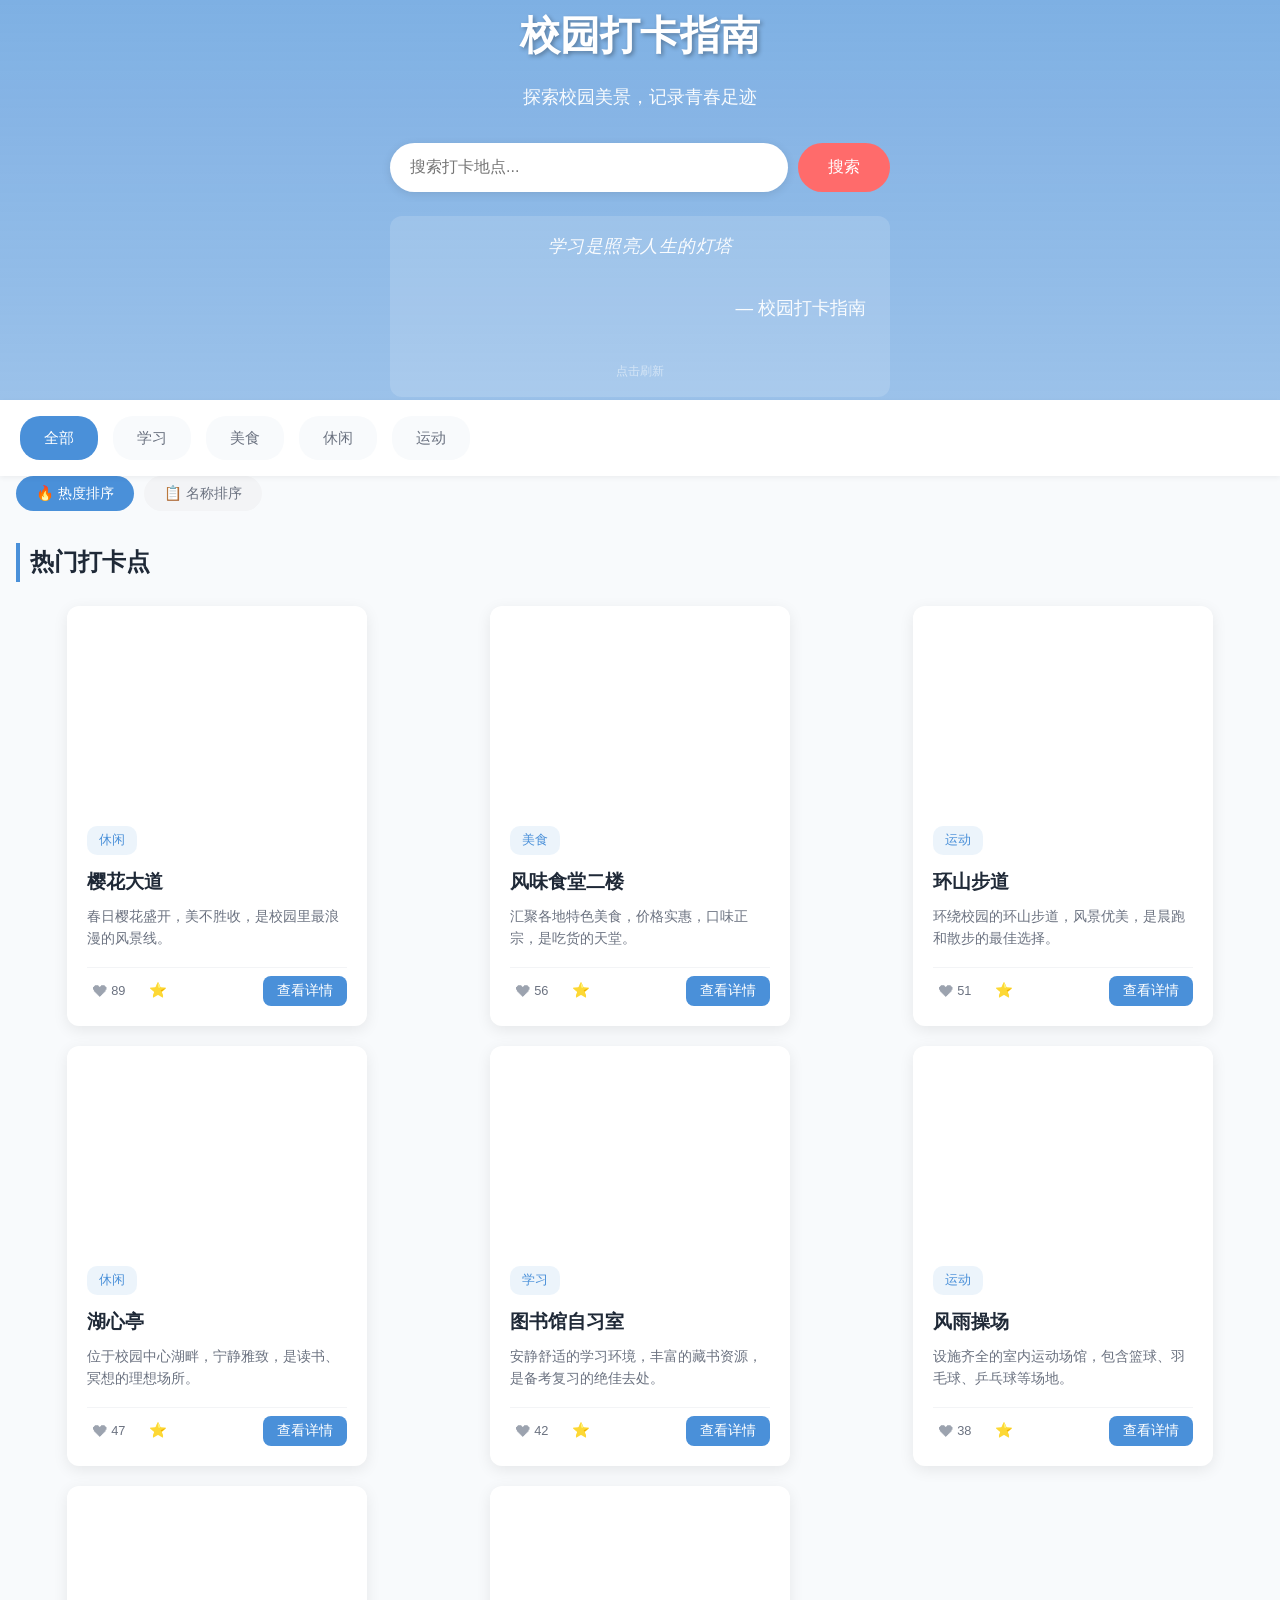
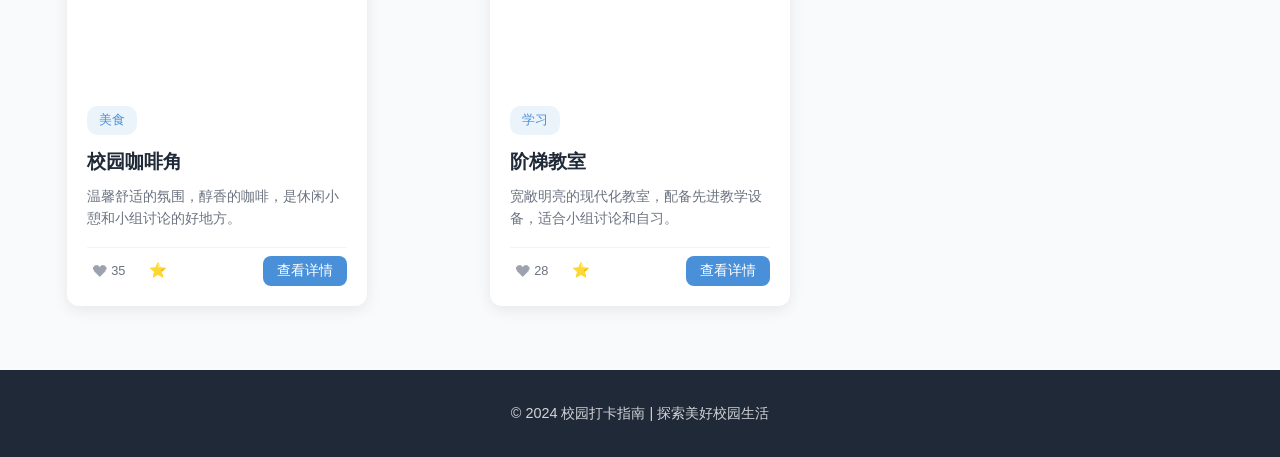
==== commit f24a86c9: "增强卡片hover交互：放大/阴影/颜色变化，图片遮罩放大效果" ====
--- a/index.html
+++ b/index.html
@@ -45,25 +45,29 @@
 .recommendations{padding:1rem 1rem 2rem;max-width:1400px;margin:0 auto}
 .recommendations h2{font-size:1.5rem;margin-bottom:1.5rem;padding-left:10px;border-left:4px solid #4A90D9}
 .cards-container{display:grid;grid-template-columns:repeat(auto-fill,minmax(300px,1fr));gap:20px;justify-items:center}
-.card{width:300px;height:420px;background-color:white;border-radius:12px;overflow:hidden;box-shadow:0 4px 15px rgba(0,0,0,0.08);position:relative;cursor:pointer;display:flex;flex-direction:column;opacity:0;transform:translateY(30px);transition:opacity 0.5s ease,transform 0.5s cubic-bezier(0.4,0,0.2,1),box-shadow 0.35s cubic-bezier(0.4,0,0.2,1);will-change:transform,opacity}
-.card:hover{transform:translateY(-8px);box-shadow:0 12px 30px rgba(0,0,0,0.15)}
-.card-image{width:100%;height:200px;background-size:cover;background-position:center;flex-shrink:0;position:relative;transition:transform 0.4s cubic-bezier(0.4,0,0.2,1)}
-.card:hover .card-image{transform:scale(1.08)}
-.card-image::after{content:'';position:absolute;top:0;left:0;right:0;bottom:0;background:linear-gradient(to top,rgba(0,0,0,0.35) 0%,rgba(0,0,0,0.05) 50%,transparent 100%);opacity:0;transition:opacity 0.4s cubic-bezier(0.4,0,0.2,1);pointer-events:none}
+.card{width:300px;height:420px;background-color:white;border-radius:12px;overflow:hidden;box-shadow:0 4px 15px rgba(0,0,0,0.08);position:relative;cursor:pointer;display:flex;flex-direction:column;opacity:0;transform:translateY(30px);transition:opacity 0.5s ease,transform 0.45s cubic-bezier(0.4,0,0.2,1),box-shadow 0.45s cubic-bezier(0.4,0,0.2,1),border-color 0.3s ease;will-change:transform,opacity;border:1px solid transparent}
+.card:hover{transform:translateY(-12px) scale(1.02);box-shadow:0 24px 48px rgba(0,0,0,0.2);border-color:rgba(74,144,217,0.2)}
+.card-image{width:100%;height:200px;background-size:cover;background-position:center;flex-shrink:0;position:relative;transition:transform 0.5s cubic-bezier(0.34,1.56,0.64,1)}
+.card:hover .card-image{transform:scale(1.15)}
+.card-image::after{content:'';position:absolute;top:0;left:0;right:0;bottom:0;background:linear-gradient(to top,rgba(0,0,0,0.55) 0%,rgba(0,0,0,0.1) 50%,rgba(74,144,217,0.2) 100%);opacity:0;transition:opacity 0.4s cubic-bezier(0.4,0,0.2,1);pointer-events:none}
 .card:hover .card-image::after{opacity:1}
 .card-content{padding:1.2rem;display:flex;flex-direction:column;flex:1}
-.card-category{display:inline-block;padding:4px 12px;background-color:rgba(74,144,217,0.1);color:#4A90D9;border-radius:10px;font-size:0.8rem;margin-bottom:0.8rem;width:fit-content}
-.card-title{font-size:1.2rem;font-weight:600;margin-bottom:0.5rem;color:#1F2937}
+.card:hover .card-content .card-category{background-color:rgba(74,144,217,0.18);color:#3d80c7}
+.card:hover .card-content .card-title{color:#4A90D9}
+.card-category{display:inline-block;padding:4px 12px;background-color:rgba(74,144,217,0.1);color:#4A90D9;border-radius:10px;font-size:0.8rem;margin-bottom:0.8rem;width:fit-content;transition:background-color 0.3s ease,color 0.3s ease}
+.card-title{font-size:1.2rem;font-weight:600;margin-bottom:0.5rem;color:#1F2937;transition:color 0.3s ease}
 .card-desc{font-size:0.9rem;color:#6B7280;line-height:1.5;margin-bottom:0.6rem;flex:1;overflow:hidden;display:-webkit-box;-webkit-line-clamp:2;-webkit-box-orient:vertical}
-.card-actions{display:flex;align-items:center;justify-content:space-between;padding-top:0.5rem;border-top:1px solid #F3F4F6;margin-top:auto}
+.card-actions{display:flex;align-items:center;justify-content:space-between;padding-top:0.5rem;border-top:1px solid #F3F4F6;margin-top:auto;transition:border-color 0.3s ease}
+.card:hover .card-actions{border-top-color:#E5E7EB}
 .card-actions .action-group{display:flex;gap:12px;align-items:center}
 .action-btn{display:flex;align-items:center;gap:4px;background:none;border:none;cursor:pointer;font-size:0.9rem;color:#9CA3AF;transition:color 0.2s,transform 0.2s cubic-bezier(0.4,0,0.2,1);padding:4px 6px;border-radius:6px}
 .action-btn:hover{transform:scale(1.1);background-color:#F9FAFB}
 .action-btn.like-btn.liked{color:#EF4444}
 .action-btn.fav-btn.favorited{color:#F59E0B}
 .action-btn .like-count{font-size:0.8rem;color:#6B7280}
-.card-detail-btn{padding:6px 14px;background-color:#4A90D9;color:white;border:none;border-radius:8px;cursor:pointer;font-size:0.85rem;transition:background-color 0.3s cubic-bezier(0.4,0,0.2,1);white-space:nowrap}
-.card-detail-btn:hover{background-color:#3d80c7}
+.card-detail-btn{padding:6px 14px;background-color:#4A90D9;color:white;border:none;border-radius:8px;cursor:pointer;font-size:0.85rem;transition:all 0.3s cubic-bezier(0.4,0,0.2,1);white-space:nowrap}
+.card-detail-btn:hover{background-color:#3d80c7;transform:scale(1.06)}
+.card:hover .card-detail-btn{background-color:#3d80c7;box-shadow:0 4px 12px rgba(74,144,217,0.35)}
 .modal-overlay{position:fixed;top:0;left:0;width:100%;height:100%;background-color:rgba(0,0,0,0.6);z-index:1000;display:flex;justify-content:center;align-items:center;opacity:0;visibility:hidden;transition:opacity 0.35s cubic-bezier(0.4,0,0.2,1),visibility 0s 0.35s,backdrop-filter 0.35s ease}
 .modal-overlay.visible{opacity:1;visibility:visible;transition:opacity 0.35s cubic-bezier(0.4,0,0.2,1),visibility 0s 0s,backdrop-filter 0.35s ease}
 .modal-overlay.closing{opacity:0;visibility:visible;transition:opacity 0.25s ease-in,visibility 0s 0.25s}
@@ -164,7 +168,7 @@
 {id:4,title:'校园咖啡角',desc:'温馨舒适的氛围，醇香的咖啡，是休闲小憩和小组讨论的好地方。',category:'美食',image:'https://images.unsplash.com/photo-1501339847302-ac426a4a7cbb?w=600&q=80',detailDesc:'位于学生活动中心一楼的校园咖啡角，由学生创业团队运营。提供现磨咖啡、手工奶茶和精致甜点，价格亲民（美式15元、拿铁18元）。店内设有舒适的沙发区和高脚桌工作区，定期举办小型音乐会和读书分享会，是校园文艺青年的聚集地。免费Wi-Fi，支持手机充电，营业时间：9:00-22:00。',initialLikes:35},
 {id:5,title:'樱花大道',desc:'春日樱花盛开，美不胜收，是校园里最浪漫的风景线。',category:'休闲',image:'https://images.unsplash.com/photo-1522383225653-ed111181a951?w=600&q=80',detailDesc:'每年3月下旬至4月上旬，长约500米的樱花大道两侧近百株樱花同时绽放，形成粉白色的花廊。学校每年举办樱花文化节，有汉服游园、摄影比赛等活动，吸引众多市民前来观赏。最佳观赏时间是清晨7-8点和黄昏5-6点，光线柔和，拍照效果最佳。位于校园南门至图书馆之间，步行约15分钟。',initialLikes:89},
 {id:6,title:'湖心亭',desc:'位于校园中心湖畔，宁静雅致，是读书、冥想的理想场所。',category:'休闲',image:'https://images.unsplash.com/photo-1501785888041-af3ef285b470?w=600&q=80',detailDesc:'湖心亭建于上世纪80年代，是校园的标志性建筑之一。通过九曲桥与岸边相连，亭内设有石桌石凳。湖中养有锦鲤和天鹅，周围垂柳依依，景色四季各异。清晨常有学生在此晨读，傍晚则是情侣约会和好友聊天的浪漫之地。湖心亭夜间有景观灯照明，是拍摄校园夜景的最佳取景点。',initialLikes:47},
-{id:7,title:'风雨操场',desc:'设施齐全的室内运动场馆，包含篮球、羽毛球、乒乓球等场地。',category:'运动',image:'https://images.unsplash.com/photo-1534438327276-14e5300c3a48?w=600&q=80',detailDesc:'风雨操场总面积达8000平方米，包含4个标准篮球场、12个羽毛球场和16张乒乓球桌。配备专业运动地板和LED照明系统，更衣室和淋浴间设施完善。凭学生证免费入场，周末和晚间时段人较多，建议错峰前往。周一至周五开放时间：6:00-22:00，周末：8:00-21:00。篮球场晚间需提前预约。',initialLikes:38},
+{id:6,title:'风雨操场',desc:'设施齐全的室内运动场馆，包含篮球、羽毛球、乒乓球等场地。',category:'运动',image:'https://images.unsplash.com/photo-1534438327276-14e5300c3a48?w=600&q=80',detailDesc:'风雨操场总面积达8000平方米，包含4个标准篮球场、12个羽毛球场和16张乒乓球桌。配备专业运动地板和LED照明系统，更衣室和淋浴间设施完善。凭学生证免费入场，周末和晚间时段人较多，建议错峰前往。周一至周五开放时间：6:00-22:00，周末：8:00-21:00。篮球场晚间需提前预约。',initialLikes:38},
 {id:8,title:'环山步道',desc:'环绕校园的环山步道，风景优美，是晨跑和散步的最佳选择。',category:'运动',image:'https://images.unsplash.com/photo-1551632811-561732d1e306?w=600&q=80',detailDesc:'全长3.5公里的环山步道，柏油路面平整，坡度适中，沿途设有休息长椅和里程标识。步道穿越校园后山的小森林，空气清新，鸟语花香。沿途可俯瞰整个校园全景，是摄影爱好者的取景胜地。清晨6-8点是晨跑高峰，夜晚有柔和的路灯照明至23:00。全程步行约40分钟，跑步约20分钟，适合各年龄段锻炼。',initialLikes:51}
 ];
 var currentCategory='all',currentSort='likes',currentSearch='',currentModalCardId=null;
